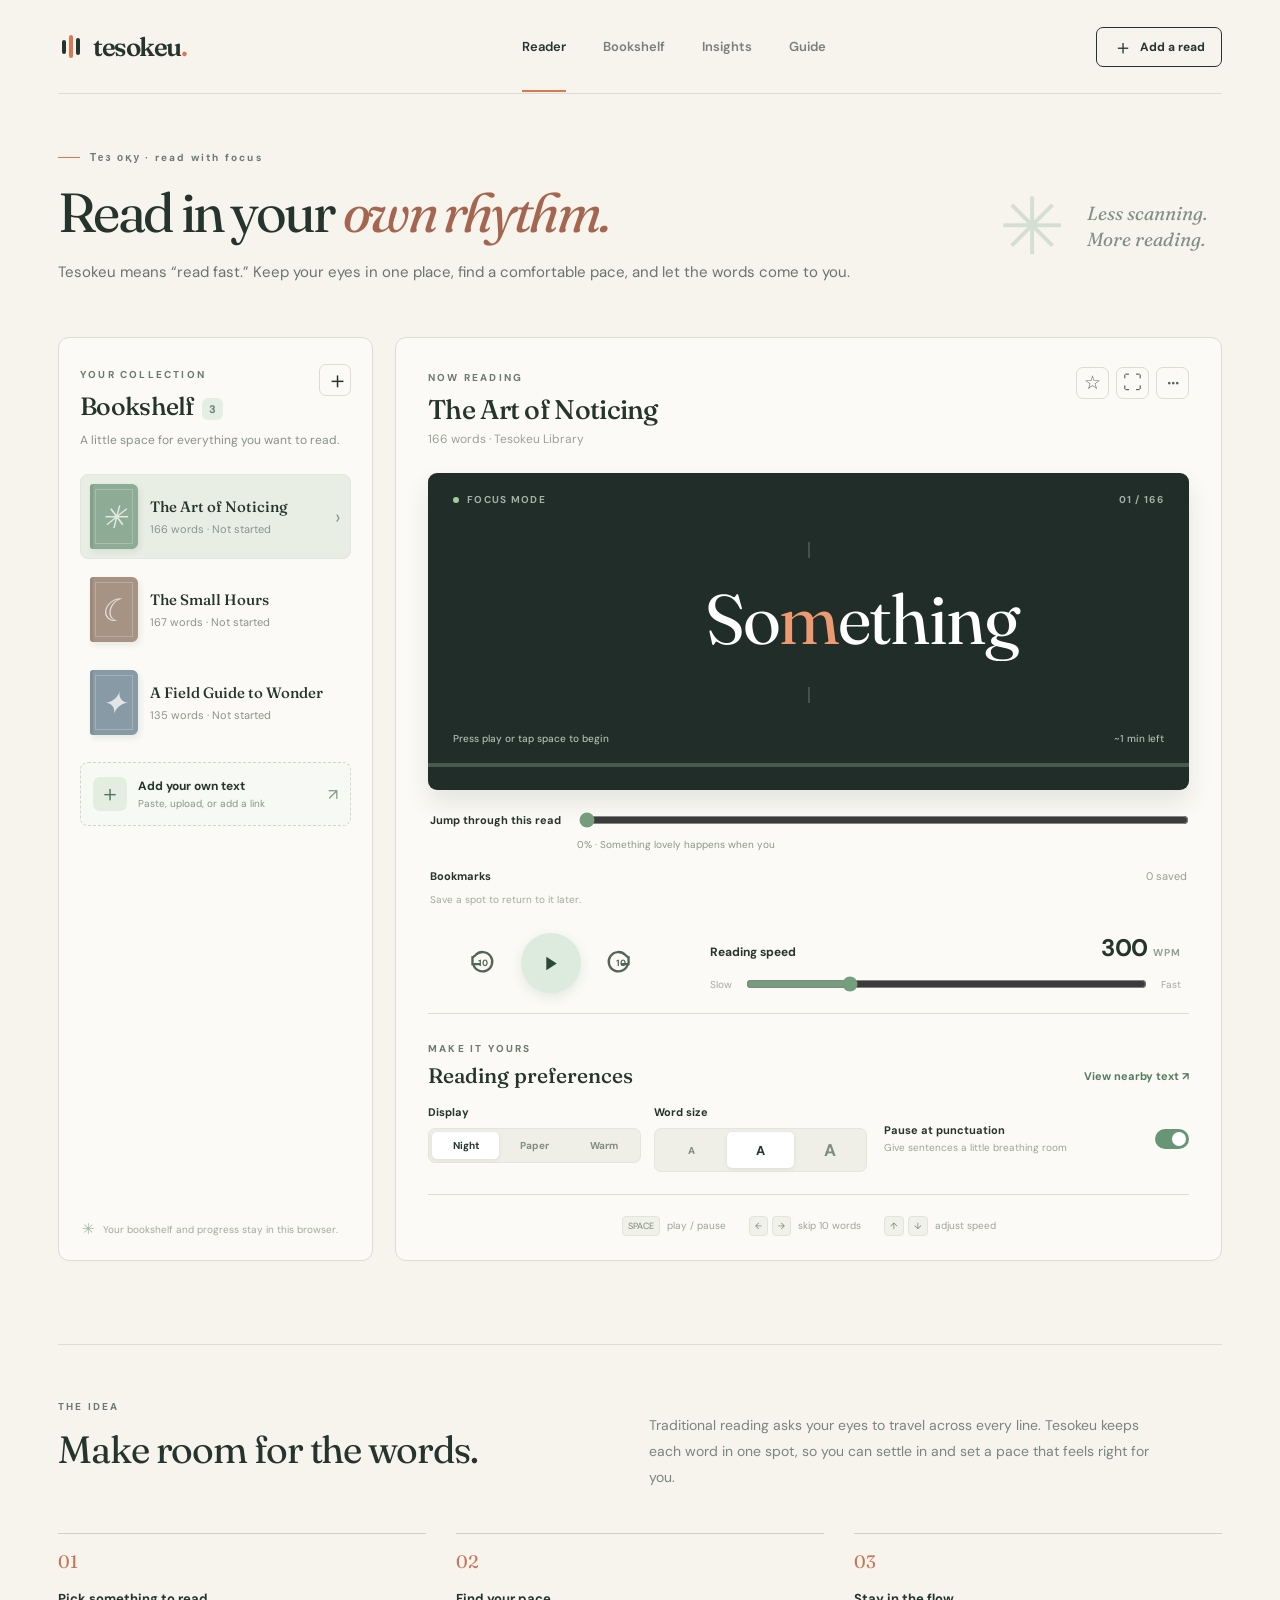
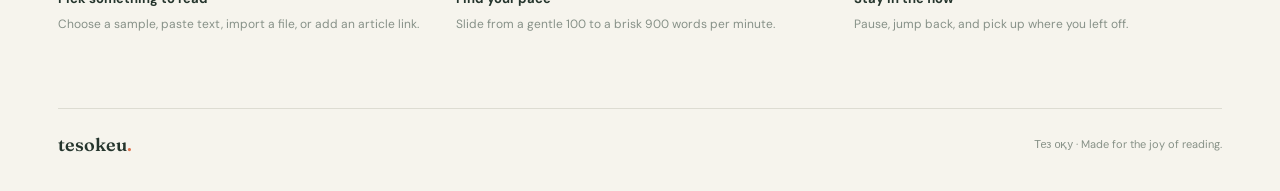
==== index.html @ 46a8098e "Build Tesokeu reading app" ====
<!doctype html>
<html lang="en">
  <head>
    <meta charset="UTF-8" />
    <meta name="viewport" content="width=device-width, initial-scale=1.0" />
    <meta name="theme-color" content="#f6f4ed" />
    <meta name="description" content="A calm, focused way to read one word at a time." />
    <title>Tesokeu — Read at your pace</title>
    <link rel="preconnect" href="https://fonts.googleapis.com" />
    <link rel="preconnect" href="https://fonts.gstatic.com" crossorigin />
    <link href="https://fonts.googleapis.com/css2?family=DM+Sans:wght@400;500;600;700&family=Fraunces:opsz,wght,SOFT,WONK@9..144,400,20,1;9..144,500,20,1;9..144,600,20,1&display=swap" rel="stylesheet" />
    <link rel="stylesheet" href="./styles.css" />
  </head>
  <body>
    <div class="app-shell">
      <header class="site-header">
        <a class="brand" href="./index.html" aria-label="Tesokeu home"><span class="brand-mark"><span></span><span></span><span></span></span><span>tesokeu<span class="brand-dot">.</span></span></a>
        <nav class="top-nav" aria-label="Main navigation">
          <a class="nav-link active" href="./index.html">Reader</a>
          <a class="nav-link" href="./library.html">Bookshelf</a>
          <a class="nav-link" href="./insights.html">Insights</a>
          <a class="nav-link" href="./guide.html">Guide</a>
        </nav>
        <button id="header-add" class="header-add"><span class="plus">＋</span> Add a read</button>
      </header>

      <main id="top">
        <section class="intro" aria-labelledby="page-title">
          <div class="intro-copy">
            <div class="eyebrow"><span class="eyebrow-line"></span> Тез оқу · read with focus</div>
            <h1 id="page-title">Read in your <em>own rhythm.</em></h1>
            <p>Tesokeu means “read fast.” Keep your eyes in one place, find a comfortable pace, and let the words come to you.</p>
          </div>
          <div class="intro-aside" aria-hidden="true"><span class="asterisk">✳</span><span>Less scanning.<br />More reading.</span></div>
        </section>

        <div class="workspace">
          <aside class="bookshelf" id="library" aria-labelledby="library-title">
            <div class="section-heading"><div><span class="section-kicker">YOUR COLLECTION</span><h2 id="library-title">Bookshelf <span id="book-count" class="count">3</span></h2></div><button id="shelf-add" class="icon-button" aria-label="Add a read" title="Add a read">＋</button></div>
            <div class="shelf-subtitle">A little space for everything you want to read.</div>
            <div id="book-list" class="book-list"></div>
            <button id="empty-add" class="shelf-add"><span class="shelf-add-icon">＋</span><span><strong>Add your own text</strong><small>Paste, upload, or add a link</small></span><span class="shelf-arrow">↗</span></button>
            <div class="shelf-footer"><span class="tiny-sparkle">✳</span> Your bookshelf and progress stay in this browser.</div>
          </aside>

          <section class="reader-section" id="reader" aria-labelledby="reader-title">
            <div class="reader-heading"><div><span class="section-kicker">NOW READING</span><h2 id="reader-title">The Art of Noticing</h2><p id="reader-author">A short read · Tesokeu Library</p></div><div class="reader-heading-actions"><button id="bookmark-add" class="more-button" type="button" aria-label="Bookmark current word" title="Bookmark current word">☆</button><button id="fullscreen-toggle" class="more-button" type="button" aria-label="Enter focus view" title="Enter focus view">⛶</button><button id="reader-menu" class="more-button" aria-label="More reading options" title="Reading options">···</button></div><div id="reader-options" class="options-menu" hidden><button id="restart-option">Start from beginning</button><button id="delete-option">Remove from bookshelf</button></div></div>

            <div class="reader-card" id="reader-card">
              <div class="reader-card-top"><span><span class="live-dot"></span> FOCUS MODE</span><span id="reader-position">01 / 217</span></div>
              <div class="word-stage" aria-live="off"><div class="guide top"></div><div id="display-word" class="display-word"><span class="word-before">Some</span><span class="focus-letter">t</span><span class="word-after">hing</span></div><div class="guide bottom"></div></div>
              <div class="reader-card-bottom"><span id="stage-hint">Press play or tap space to begin</span><span id="reading-time">~1 min left</span></div>
              <div class="progress-track" aria-label="Reading progress"><div id="progress-fill" class="progress-fill"></div></div>
            </div>

            <div class="read-navigation"><label for="position-slider">Jump through this read</label><input id="position-slider" type="range" min="0" max="0" value="0" aria-label="Reading position" /><span id="position-preview">Start</span></div>
            <div class="bookmark-panel"><div class="bookmark-heading"><strong>Bookmarks</strong><span id="bookmark-count">0 saved</span></div><div id="bookmark-list" class="bookmark-list"></div></div>

            <div class="control-panel">
              <div class="playback-controls"><button id="back-button" class="transport-button" aria-label="Back 10 words" title="Back 10 words"><svg viewBox="0 0 24 24" fill="none" stroke="currentColor" stroke-width="1.8"><path d="M5 8v6h6"/><path d="M5.5 13.7a7.5 7.5 0 1 0 1.9-6.7L5 9"/></svg><span>10</span></button><button id="play-button" class="play-button" aria-label="Play"><svg id="play-icon" viewBox="0 0 24 24" fill="currentColor"><path d="M8 5.5v13l10-6.5z"/></svg></button><button id="forward-button" class="transport-button" aria-label="Forward 10 words" title="Forward 10 words"><svg viewBox="0 0 24 24" fill="none" stroke="currentColor" stroke-width="1.8"><path d="M19 8v6h-6"/><path d="M18.5 13.7a7.5 7.5 0 1 1-1.9-6.7L19 9"/></svg><span>10</span></button></div>
              <div class="speed-control"><div class="speed-top"><label for="speed-slider">Reading speed</label><strong><span id="speed-value">300</span> <small>WPM</small></strong></div><div class="slider-row"><span>Slow</span><input id="speed-slider" type="range" min="100" max="900" step="25" value="300" /><span>Fast</span></div></div>
            </div>
            <div class="reader-advanced">
              <div class="advanced-header"><div><span class="section-kicker">MAKE IT YOURS</span><h3>Reading preferences</h3></div><button id="context-toggle" class="text-button" type="button">View nearby text ↗</button></div>
              <div class="preference-grid">
                <div class="preference"><span>Display</span><div class="segmented" id="theme-buttons"><button type="button" data-theme="dark">Night</button><button type="button" data-theme="light">Paper</button><button type="button" data-theme="sepia">Warm</button></div></div>
                <div class="preference"><span>Word size</span><div class="segmented" id="size-buttons"><button type="button" data-size="small">A</button><button type="button" data-size="medium">A</button><button type="button" data-size="large">A</button></div></div>
                <label class="preference toggle-preference"><span>Pause at punctuation <small>Give sentences a little breathing room</small></span><input id="punctuation-toggle" type="checkbox" checked /><span class="switch"></span></label>
              </div>
              <div id="context-panel" class="context-panel" hidden><div class="context-head"><strong>Nearby text</strong><span>Click a word to jump there</span></div><div id="context-text" class="context-text"></div></div>
            </div>
            <div class="reader-tips"><span><kbd>SPACE</kbd> play / pause</span><span><kbd>←</kbd><kbd>→</kbd> skip 10 words</span><span><kbd>↑</kbd><kbd>↓</kbd> adjust speed</span></div>
          </section>
        </div>

        <section class="how" id="how-it-works"><div class="how-heading"><span class="section-kicker">THE IDEA</span><h2>Make room for the words.</h2></div><p>Traditional reading asks your eyes to travel across every line. Tesokeu keeps each word in one spot, so you can settle in and set a pace that feels right for you.</p><div class="how-steps"><div><span>01</span><strong>Pick something to read</strong><p>Choose a sample, paste text, import a file, or add an article link.</p></div><div><span>02</span><strong>Find your pace</strong><p>Slide from a gentle 100 to a brisk 900 words per minute.</p></div><div><span>03</span><strong>Stay in the flow</strong><p>Pause, jump back, and pick up where you left off.</p></div></div></section>
      </main>
      <footer class="site-footer"><span>tesokeu<span class="brand-dot">.</span></span><span>Тез оқу · Made for the joy of reading.</span></footer>
    </div>

    <dialog id="add-dialog" class="add-dialog"><form id="add-form" method="dialog">
  <div class="dialog-header"><div><span class="section-kicker">GROW YOUR SHELF</span><h2>Add something to read</h2></div><button type="button" id="close-dialog" class="dialog-close" aria-label="Close">×</button></div>
  <div class="dialog-tabs"><button type="button" class="dialog-tab active" data-tab="upload">PDF / EPUB</button><button type="button" class="dialog-tab" data-tab="link">Article link</button><button type="button" class="dialog-tab" data-tab="paste">Paste text</button></div>
  <div id="paste-fields" hidden><label for="text-title">Title</label><input id="text-title" type="text" placeholder="Give this read a name" maxlength="100"><label for="text-author">Author <span>(optional)</span></label><input id="text-author" type="text" placeholder="Who wrote it?" maxlength="100"><label for="text-content">Text</label><textarea id="text-content" placeholder="Paste your article, story, or notes here..." rows="8"></textarea></div>
  <div id="upload-fields"><label class="drop-zone" for="file-input"><span class="upload-icon">↥</span><strong>Choose a file</strong><span>PDF, EPUB, or TXT · up to 12 MB</span><input id="file-input" type="file" accept=".pdf,.epub,.txt,application/pdf,application/epub+zip,text/plain"></label><div id="selected-file" class="selected-file"></div><p class="import-help">Text-based PDFs work best. Scanned pages need OCR first.</p></div>
  <div id="link-fields" hidden><label for="article-url">Article URL</label><input id="article-url" type="url" placeholder="https://example.com/article" inputmode="url"><p class="import-help">Paste a public article link. Tesokeu extracts the readable text and saves it to your bookshelf.</p></div>
  <p id="form-error" class="form-error" role="alert"></p><button type="submit" class="submit-button">Add to bookshelf <span>↗</span></button>
</form></dialog>
    <script src="./data.js"></script>
    <script src="./import.js"></script>
    <script src="./app.js"></script>
  </body>
</html>
---- styles.css ----
:root{--paper:#f6f4ed;--ink:#25352d;--muted:#7c857d;--line:#dddcd2;--accent:#df7652;--dark:#202d28;--mint:#dbe7d5}*{box-sizing:border-box}html{scroll-behavior:smooth}body{margin:0;background:var(--paper);color:var(--ink);font-family:'DM Sans',sans-serif;font-size:14px}button,input,textarea{font:inherit}button{cursor:pointer}a{color:inherit;text-decoration:none}.app-shell{max-width:1440px;margin:auto;padding:0 58px}.site-header{height:94px;border-bottom:1px solid var(--line);display:flex;align-items:center;justify-content:space-between}.brand{font-family:'Fraunces',serif;font-size:26px;font-weight:600;letter-spacing:-1.5px;display:flex;align-items:center;gap:10px}.brand-dot{color:var(--accent)}.brand-mark{height:23px;width:25px;display:flex;align-items:center;justify-content:center;gap:3px}.brand-mark span{height:14px;width:4px;background:var(--ink);border-radius:3px}.brand-mark span:nth-child(2){height:23px;background:var(--accent)}.brand-mark span:nth-child(3){height:17px}.top-nav{display:flex;gap:37px;margin-left:65px}.nav-link{color:#788078;font-size:13px;font-weight:600;padding:37px 0 35px;border-bottom:2px solid transparent}.nav-link.active,.nav-link:hover{color:var(--ink);border-bottom-color:var(--accent)}.header-add{border:1px solid var(--ink);background:transparent;color:var(--ink);border-radius:7px;padding:11px 16px;font-weight:700;font-size:12px;display:flex;align-items:center;gap:7px}.header-add:hover,.icon-button:hover{background:var(--ink);color:white}.plus{font-size:20px;line-height:12px;font-weight:400}.intro{display:flex;justify-content:space-between;align-items:center;padding:57px 0 52px}.eyebrow,.section-kicker{font-size:10px;letter-spacing:2.2px;font-weight:700;color:#6b796f}.eyebrow{display:flex;align-items:center;gap:10px}.eyebrow-line{width:22px;height:1px;background:var(--accent)}h1,h2,p{margin:0}.intro h1{font-family:'Fraunces',serif;font-weight:400;font-size:clamp(42px,4.3vw,64px);line-height:1.1;letter-spacing:-2.7px;margin:18px 0 17px}.intro h1 em{font-weight:400;color:#a46650}.intro p{font-size:15px;color:#69756b;line-height:1.7}.intro-aside{display:flex;align-items:center;gap:22px;margin:17px 15px 0 20px;color:#809087;font-family:'Fraunces',serif;font-size:19px;font-style:italic;line-height:1.35}.asterisk{font-family:sans-serif;font-size:79px;font-style:normal;font-weight:200;color:#d5ded2;line-height:1}.workspace{display:grid;grid-template-columns:minmax(255px,315px) minmax(0,1fr);gap:22px;align-items:stretch}.bookshelf,.reader-section{border:1px solid var(--line);border-radius:11px;background:#fbfaf6}.bookshelf{padding:26px 21px 21px;display:flex;flex-direction:column;min-height:675px}.section-heading,.reader-heading{display:flex;justify-content:space-between;align-items:flex-start}.section-heading h2,.reader-heading h2{font-family:'Fraunces',serif;font-size:25px;font-weight:500;letter-spacing:-.7px;margin-top:9px}.count{font-family:'DM Sans',sans-serif;font-size:11px;font-weight:700;color:#668170;background:#e5eee2;padding:4px 7px;border-radius:6px;vertical-align:middle;margin-left:4px;letter-spacing:0}.icon-button{width:32px;height:32px;border:1px solid var(--line);background:transparent;border-radius:7px;color:var(--ink);font-size:23px;line-height:1}.shelf-subtitle{font-size:12px;color:#89918a;margin:10px 0 25px;line-height:1.5}.book-list{display:flex;flex-direction:column;gap:8px}.book-item{width:100%;background:transparent;border:1px solid transparent;border-radius:8px;text-align:left;padding:9px;display:flex;align-items:center;gap:12px;min-height:85px;color:var(--ink)}.book-item:hover{background:#f3f4ed}.book-item.active{background:#e9eee5;border-color:#dfe8db}.book-cover{width:48px;height:65px;flex:none;border-radius:3px 6px 6px 3px;box-shadow:2px 3px 6px #25352d17,inset 3px 0 0 #00000012;display:flex;align-items:center;justify-content:center;overflow:hidden;position:relative}.book-cover:after{content:'';position:absolute;inset:5px;border:1px solid #ffffff39}.book-cover span{color:#ffffffbd;font-family:'Fraunces',serif;font-size:31px;font-style:italic;position:relative;z-index:1}.book-meta{min-width:0;flex:1}.book-meta strong{display:block;font-family:'Fraunces',serif;font-size:15px;font-weight:500;line-height:1.2;white-space:nowrap;overflow:hidden;text-overflow:ellipsis}.book-meta small{display:block;color:#8b938b;font-size:11px;margin-top:6px;white-space:nowrap;overflow:hidden;text-overflow:ellipsis}.book-progress{width:100%;height:3px;background:#d9dfd6;margin-top:10px;border-radius:3px;overflow:hidden}.book-progress span{height:100%;display:block;background:#7eaa8b}.book-chevron{font-size:20px;color:#889c8a;margin-left:2px}.shelf-add{display:flex;align-items:center;gap:11px;width:100%;border:1px dashed #cdd8cb;background:#f7f9f4;border-radius:8px;padding:14px 12px;text-align:left;color:var(--ink);margin-top:17px}.shelf-add:hover{border-color:#88a48d;background:#eff5ec}.shelf-add-icon{width:34px;height:34px;border-radius:7px;background:#e4eee0;display:grid;place-items:center;font-size:22px;color:#557560}.shelf-add strong,.shelf-add small{display:block}.shelf-add strong{font-size:12px}.shelf-add small{color:#8a948a;font-size:10px;margin-top:3px}.shelf-arrow{margin-left:auto;font-size:16px;color:#819482}.shelf-footer{font-size:10px;color:#a1a9a0;margin-top:auto;padding:30px 2px 0;display:flex;align-items:center;gap:8px}.tiny-sparkle{font-size:15px;color:#a1b7a4}.reader-section{padding:29px 32px 24px;min-width:0;position:relative}.reader-heading{margin-bottom:26px}.reader-heading h2{font-size:27px;margin-top:8px}.reader-heading p{font-size:12px;color:#9aa199;margin-top:5px}.more-button{background:transparent;border:1px solid var(--line);border-radius:7px;width:33px;height:32px;font-size:23px;line-height:12px;color:#59645b}.more-button:hover{background:#f0f0e9}.options-menu{position:absolute;right:32px;top:62px;z-index:5;background:white;box-shadow:0 12px 35px #1f352421;border:1px solid var(--line);border-radius:8px;padding:5px;min-width:200px}.options-menu[hidden]{display:none}.options-menu button{display:block;width:100%;border:0;background:none;text-align:left;padding:10px 11px;color:var(--ink);font-size:12px;border-radius:5px}.options-menu button:hover{background:#f3f5ef}.options-menu #delete-option{color:#a05247}.reader-card{background:var(--dark);color:#fff;border-radius:9px;padding:20px 25px 0;min-height:317px;box-shadow:0 13px 24px #23322b1a;overflow:hidden}.reader-card-top,.reader-card-bottom{display:flex;justify-content:space-between;align-items:center;font-size:10px;letter-spacing:1.3px;color:#a2b1a8;font-weight:700}.reader-card-top>span:first-child{display:flex;gap:8px;align-items:center}.live-dot{display:inline-block;width:6px;height:6px;background:#a7ca9b;border-radius:50%}.word-stage{height:226px;display:flex;align-items:center;justify-content:center;position:relative;overflow:hidden}.display-word{font-family:'Fraunces',serif;font-size:clamp(40px,6vw,70px);font-weight:400;white-space:nowrap;letter-spacing:-1.7px;display:flex;align-items:baseline;max-width:100%;line-height:1.2}.word-before{width:220px;text-align:right;overflow:hidden}.focus-letter{color:#ed9a72;flex:none}.word-after{width:220px;text-align:left;overflow:hidden}.guide{position:absolute;left:50%;height:16px;width:1px;background:#8eaa96;opacity:.62;transform:translateX(-50%)}.guide.top{top:36px}.guide.bottom{bottom:29px}.reader-card-bottom{font-weight:500;letter-spacing:0;color:#b0bdb3;padding:0 0 18px}.progress-track{height:4px;background:#48594d;margin:0 -25px}.progress-fill{width:0;height:100%;background:#d78466;transition:width .12s linear}.control-panel{display:grid;grid-template-columns:245px 1fr;align-items:center;gap:25px;padding:26px 0 19px;border-bottom:1px solid var(--line)}.playback-controls{display:flex;align-items:center;justify-content:center;gap:20px}.transport-button{position:relative;border:0;background:none;color:#536559;width:38px;height:39px;padding:0}.transport-button svg{width:31px;height:31px}.transport-button span{position:absolute;font-size:9px;left:15px;top:13px;font-weight:700}.transport-button:hover{color:var(--accent)}.play-button{border:0;width:60px;height:60px;border-radius:50%;display:grid;place-items:center;background:#dcebdd;color:#294a36;box-shadow:0 4px 12px #3b774921}.play-button:hover{background:#c9e0cc}.play-button svg{width:25px;height:25px}.speed-control{padding:0 8px 0 12px}.speed-top{display:flex;justify-content:space-between;align-items:baseline;margin-bottom:11px}.speed-top label{font-size:12px;font-weight:700}.speed-top strong{font-size:24px;font-weight:700;letter-spacing:-.5px}.speed-top small{font-size:10px;color:#91a092;letter-spacing:1px}.slider-row{display:flex;align-items:center;gap:12px}.slider-row>span{font-size:10px;color:#a3aaa2}.slider-row input{flex:1;min-width:0;accent-color:#739f7d;cursor:pointer}.reader-tips{display:flex;gap:23px;align-items:center;justify-content:center;padding-top:21px;color:#9ca59c;font-size:10px}.reader-tips span{white-space:nowrap}kbd{display:inline-block;background:#f0f1e9;border:1px solid #e1e5d9;border-radius:4px;padding:3px 5px;font-family:inherit;font-size:9px;color:#768879;margin-right:4px}.how{display:grid;grid-template-columns:1fr 1.1fr;gap:30px 70px;border-top:1px solid var(--line);margin-top:83px;padding:51px 0 74px}.how h2{font-family:'Fraunces',serif;font-size:38px;font-weight:400;letter-spacing:-1.1px;margin-top:12px}.how>p{color:#79867c;font-size:14px;line-height:1.85;max-width:510px;padding-top:17px}.how-steps{grid-column:1/-1;display:grid;grid-template-columns:repeat(3,1fr);gap:30px;margin-top:12px}.how-steps>div{border-top:1px solid #cbd2c8;padding-top:16px}.how-steps span{font-family:'Fraunces',serif;color:#c67557;font-size:18px}.how-steps strong{display:block;font-size:13px;margin-top:17px}.how-steps p{color:#879188;font-size:12px;line-height:1.6;margin-top:8px}.site-footer{border-top:1px solid var(--line);padding:24px 0 35px;display:flex;justify-content:space-between;align-items:center;color:#879187;font-size:11px}.site-footer>span:first-child{font-family:'Fraunces',serif;font-size:18px;color:var(--ink);font-weight:600}.add-dialog{border:1px solid #e2e3d9;border-radius:12px;padding:0;width:min(520px,calc(100vw - 30px));max-height:min(90vh,850px);background:#fbfaf6;color:var(--ink);box-shadow:0 25px 80px #1a2a1c4d}.add-dialog::backdrop{background:#17251db5;backdrop-filter:blur(3px)}.add-dialog form{padding:27px 29px 29px;overflow:auto;max-height:90vh}.dialog-header{display:flex;align-items:flex-start;justify-content:space-between}.dialog-header h2{font-family:'Fraunces',serif;font-size:29px;font-weight:500;margin:9px 0 22px}.dialog-close{border:0;background:none;font-size:27px;color:#8c968d;line-height:1}.dialog-tabs{display:flex;border-bottom:1px solid var(--line);gap:25px;margin-bottom:22px}.dialog-tab{background:none;border:0;border-bottom:2px solid transparent;padding:0 0 12px;font-weight:700;font-size:12px;color:#95a095}.dialog-tab.active{color:var(--ink);border-color:var(--accent)}.add-dialog label:not(.drop-zone){display:block;font-size:11px;font-weight:700;margin:15px 0 7px}.add-dialog label span{font-weight:400;color:#9ba59b}.add-dialog input[type=text],.add-dialog textarea{border:1px solid #d7dbd2;background:white;border-radius:6px;width:100%;padding:11px 12px;color:var(--ink);outline:0;font-size:13px}.add-dialog input:focus,.add-dialog textarea:focus{border-color:#88aa8f;box-shadow:0 0 0 3px #dcebdd}.add-dialog textarea{resize:vertical;min-height:150px;line-height:1.6}.drop-zone{border:1px dashed #acbcad;border-radius:8px;min-height:185px;display:flex;flex-direction:column;align-items:center;justify-content:center;gap:7px;color:#7c8e7d;cursor:pointer;background:#f4f7f0}.drop-zone:hover{background:#edf4e9}.drop-zone strong{color:var(--ink);font-size:13px}.drop-zone span{font-size:11px}.upload-icon{font-size:35px!important;color:#7b9e7f!important}.drop-zone input{position:absolute;opacity:0;width:1px;height:1px}.selected-file{font-size:12px;color:#526c57;margin-top:10px}.form-error{color:#b55747;font-size:11px;min-height:17px;margin:10px 0}.submit-button{width:100%;background:var(--ink);border:0;border-radius:6px;color:white;padding:13px 15px;text-align:left;display:flex;justify-content:space-between;font-weight:700;font-size:12px}.submit-button:hover{background:#395543}.submit-button span{font-size:16px}@media(max-width:1050px){.app-shell{padding:0 30px}.intro-aside{display:none}.workspace{grid-template-columns:270px minmax(0,1fr)}.reader-section{padding:25px}.control-panel{grid-template-columns:190px 1fr;gap:10px}.reader-tips{gap:10px;flex-wrap:wrap}.book-meta strong{font-size:14px}}@media(max-width:760px){.app-shell{padding:0 18px}.site-header{height:72px}.top-nav{display:none}.header-add{padding:9px 11px}.intro{padding:43px 0 35px}.intro h1{font-size:43px;letter-spacing:-1.7px}.intro p{font-size:13px}.workspace{grid-template-columns:1fr}.reader-section{grid-row:1}.bookshelf{min-height:0}.shelf-footer{padding-top:25px}.how{margin-top:55px;grid-template-columns:1fr;gap:15px;padding:40px 0 55px}.how>p{padding:0}.how-steps{grid-template-columns:1fr;gap:20px;margin-top:15px}.how-steps strong{margin-top:8px}.site-footer{padding-bottom:24px}}@media(max-width:520px){.brand{font-size:22px}.reader-section{padding:20px 17px}.reader-heading h2{font-size:23px}.reader-card{min-height:272px;padding:17px 18px 0}.word-stage{height:190px}.display-word{font-size:43px}.word-before,.word-after{width:145px}.progress-track{margin:0 -18px}.guide.top{top:27px}.guide.bottom{bottom:20px}.control-panel{grid-template-columns:1fr;gap:14px;padding-top:20px}.playback-controls{gap:25px}.speed-control{padding:0 8px}.reader-tips{gap:7px 12px;padding-top:16px}.reader-tips span{font-size:9px}.intro h1{font-size:38px}.intro p{max-width:310px}}

button:focus-visible,a:focus-visible,input:focus-visible,textarea:focus-visible{outline:3px solid #dd9a72;outline-offset:3px}

/* Expanded reader controls */
.reader-advanced{padding:24px 0 0;border-bottom:1px solid var(--line)}
.advanced-header{display:flex;align-items:end;justify-content:space-between;gap:12px;margin-bottom:17px}
.advanced-header h3{font-family:'Fraunces',serif;font-size:21px;font-weight:500;margin:6px 0 0}
.text-button{border:0;background:none;padding:5px 0;color:#547b5e;font-size:11px;font-weight:700}
.text-button:hover{text-decoration:underline}
.preference-grid{display:grid;grid-template-columns:1fr 1fr 1.45fr;gap:13px;padding-bottom:22px}
.preference{display:flex;flex-direction:column;gap:9px;font-size:11px;font-weight:700;min-width:0}
.preference small{display:block;font-size:10px;font-weight:400;color:#9aa49a;margin-top:4px;line-height:1.3}
.segmented{display:flex;background:#efefe8;border:1px solid #e4e6dc;border-radius:7px;padding:3px;gap:2px}
.segmented button{border:0;background:transparent;border-radius:5px;padding:7px 8px;flex:1;color:#7f8d80;font-size:10px;font-weight:700;min-width:0}
.segmented button.selected{background:#fff;color:var(--ink);box-shadow:0 1px 4px #14261a16}
#size-buttons button:nth-child(1){font-size:10px}#size-buttons button:nth-child(2){font-size:13px}#size-buttons button:nth-child(3){font-size:17px}
.toggle-preference{flex-direction:row;align-items:center;justify-content:space-between;gap:10px;padding-left:4px}.toggle-preference input{position:absolute;opacity:0;width:1px;height:1px}.switch{flex:none;width:34px;height:20px;background:#cbd1c7;border-radius:20px;position:relative;transition:background .2s}.switch:after{content:'';position:absolute;width:14px;height:14px;border-radius:50%;background:#fff;top:3px;left:3px;transition:transform .2s}.toggle-preference input:checked+.switch{background:#689675}.toggle-preference input:checked+.switch:after{transform:translateX(14px)}.toggle-preference input:focus-visible+.switch{outline:3px solid #dd9a72;outline-offset:3px}
.context-panel{border-top:1px solid var(--line);padding:20px 2px 23px}.context-panel[hidden]{display:none}.context-head{display:flex;justify-content:space-between;gap:10px;align-items:center;margin-bottom:12px}.context-head strong{font-family:'Fraunces',serif;font-size:16px;font-weight:500}.context-head span{font-size:10px;color:#9da79c}.context-text{max-height:170px;overflow:auto;line-height:1.95}.context-word{border:0;background:none;padding:2px 1px;color:#6c786e;font-size:12px;line-height:1.8}.context-word:hover{color:var(--ink);text-decoration:underline}.context-word.current{background:#dce9d7;border-radius:3px;color:#284132}.context-ellipsis{color:#9da79c}
.reader-card.theme-light{background:#eeeee8;color:#26352d}.reader-card.theme-sepia{background:#e7d7b9;color:#44372b}.reader-card.theme-light .reader-card-top,.reader-card.theme-light .reader-card-bottom{color:#738176}.reader-card.theme-sepia .reader-card-top,.reader-card.theme-sepia .reader-card-bottom{color:#806f59}.reader-card.theme-light .progress-track{background:#d0d9cd}.reader-card.theme-sepia .progress-track{background:#c5b28f}.reader-card.theme-light .guide,.reader-card.theme-sepia .guide{background:#718c70}.reader-card.theme-light .focus-letter{color:#bb664d}.reader-card.theme-sepia .focus-letter{color:#a7523c}.reader-card.size-small .display-word{font-size:clamp(34px,4.5vw,53px)}.reader-card.size-large .display-word{font-size:clamp(48px,7vw,82px)}
@media(max-width:1100px){.preference-grid{grid-template-columns:1fr 1fr}.toggle-preference{grid-column:1/-1}}
@media(max-width:520px){.advanced-header{align-items:flex-start}.preference-grid{gap:12px}.segmented button{padding:6px 5px}.reader-card.size-small .display-word{font-size:33px}.reader-card.size-large .display-word{font-size:52px}}

@media(max-width:760px){.site-header{height:auto;min-height:72px;flex-wrap:wrap;padding-top:12px}.top-nav{display:flex;order:3;width:100%;margin-left:0;gap:18px;overflow-x:auto;justify-content:space-between}.nav-link{padding:13px 0 12px;white-space:nowrap;font-size:11px}.header-add{font-size:11px}}

.add-dialog input[type=url]{border:1px solid #d7dbd2;background:white;border-radius:6px;width:100%;padding:11px 12px;color:var(--ink);outline:0;font-size:13px}
.add-dialog input[type=url]:focus{border-color:#88aa8f;box-shadow:0 0 0 3px #dcebdd}
.import-help{font-size:11px;line-height:1.6;color:#8e9a8f;margin:12px 0 2px}
.submit-button:disabled{opacity:.58;cursor:wait}

.reader-heading-actions{display:flex;gap:7px}.reader-heading-actions .more-button{font-size:19px}.reader-heading-actions #reader-menu{font-size:23px}
.read-navigation{display:grid;grid-template-columns:auto 1fr;align-items:center;gap:8px 16px;padding:20px 2px 0}.read-navigation label{font-size:11px;font-weight:700}.read-navigation input{width:100%;accent-color:#759d7d;cursor:pointer}.read-navigation input:disabled{opacity:.4;cursor:default}.read-navigation span{grid-column:2;font-size:10px;color:#89978b;white-space:nowrap;overflow:hidden;text-overflow:ellipsis}
.bookmark-panel{padding:18px 2px 0}.bookmark-heading{display:flex;justify-content:space-between;align-items:center;font-size:11px}.bookmark-heading span{color:#96a095}.bookmark-list{display:flex;flex-direction:column;gap:5px;max-height:120px;overflow:auto;margin-top:10px}.bookmark-empty{font-size:10px;color:#a0aaa0}.bookmark-item{display:flex;align-items:center;gap:6px;background:#f0f3eb;border-radius:6px}.bookmark-item button{border:0;background:transparent;color:#4b6c54;font-size:11px;padding:8px;text-align:left}.bookmark-item button:first-child{flex:1;min-width:0;overflow:hidden;text-overflow:ellipsis;white-space:nowrap}.bookmark-item .bookmark-remove{font-size:18px;color:#a0695f;padding:2px 10px}
body.focus-open{overflow:hidden}.reader-section:fullscreen,.reader-section.focus-overlay{background:#fbfaf6;border:0;border-radius:0;width:100vw;height:100dvh;max-height:100dvh;padding:clamp(18px,3vw,42px) max(18px,calc((100vw - 900px)/2));display:flex;flex-direction:column;overflow:auto}.reader-section.focus-overlay{position:fixed;inset:0;z-index:1000}.reader-section:fullscreen .reader-heading,.reader-section.focus-overlay .reader-heading{margin-bottom:16px}.reader-section:fullscreen .reader-card,.reader-section.focus-overlay .reader-card{flex:1;min-height:220px;display:flex;flex-direction:column}.reader-section:fullscreen .word-stage,.reader-section.focus-overlay .word-stage{flex:1;min-height:140px}.reader-section:fullscreen .reader-advanced,.reader-section.focus-overlay .reader-advanced,.reader-section:fullscreen .bookmark-panel,.reader-section.focus-overlay .bookmark-panel,.reader-section:fullscreen .reader-tips,.reader-section.focus-overlay .reader-tips{display:none}.reader-section:fullscreen .control-panel,.reader-section.focus-overlay .control-panel{padding:15px 0}.reader-section:fullscreen .read-navigation,.reader-section.focus-overlay .read-navigation{padding-top:12px}
@media(max-width:520px){.read-navigation{grid-template-columns:1fr;gap:8px}.read-navigation span{grid-column:1}.reader-heading-actions{gap:4px}.reader-heading-actions .more-button{width:29px;height:29px}.reader-section:fullscreen .reader-heading h2,.reader-section.focus-overlay .reader-heading h2{font-size:18px}.reader-section:fullscreen .reader-heading p,.reader-section.focus-overlay .reader-heading p{font-size:10px}}
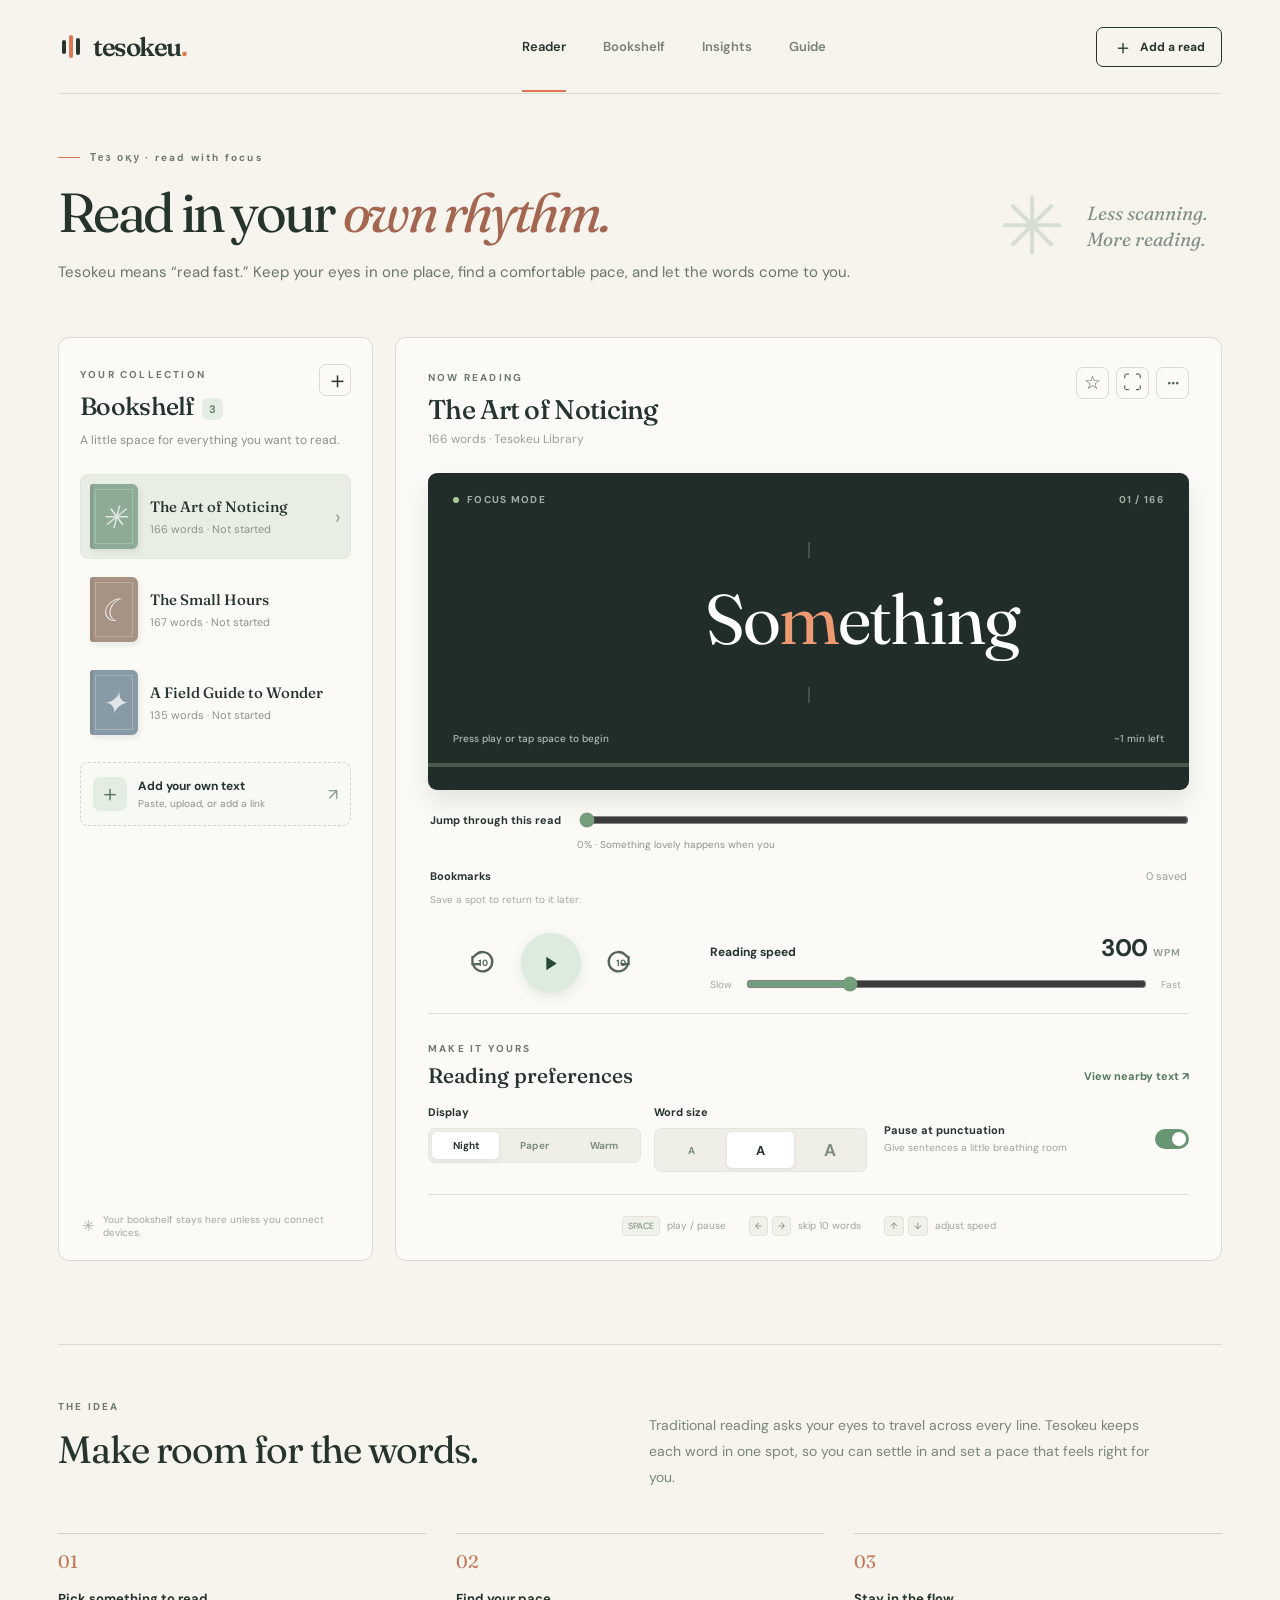
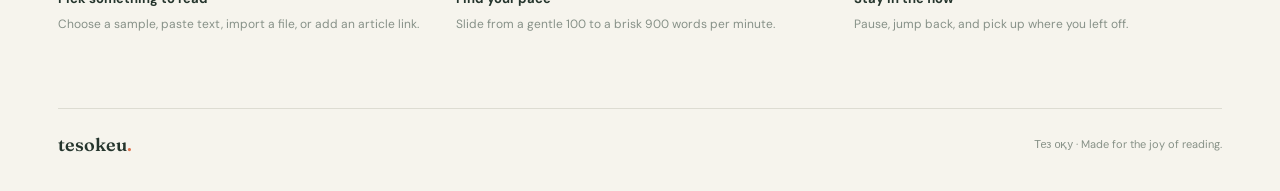
==== commit f51c6993: "Add pairing codes and ongoing device sync" ====
--- a/index.html
+++ b/index.html
@@ -40,7 +40,7 @@
             <div class="shelf-subtitle">A little space for everything you want to read.</div>
             <div id="book-list" class="book-list"></div>
             <button id="empty-add" class="shelf-add"><span class="shelf-add-icon">＋</span><span><strong>Add your own text</strong><small>Paste, upload, or add a link</small></span><span class="shelf-arrow">↗</span></button>
-            <div class="shelf-footer"><span class="tiny-sparkle">✳</span> Your bookshelf and progress stay in this browser.</div>
+            <div class="shelf-footer"><span class="tiny-sparkle">✳</span> Your bookshelf stays here unless you connect devices.</div>
           </aside>
 
           <section class="reader-section" id="reader" aria-labelledby="reader-title">
@@ -89,5 +89,6 @@
     <script src="./data.js"></script>
     <script src="./import.js"></script>
     <script src="./app.js"></script>
+    <script src="./sync.js"></script>
   </body>
 </html>
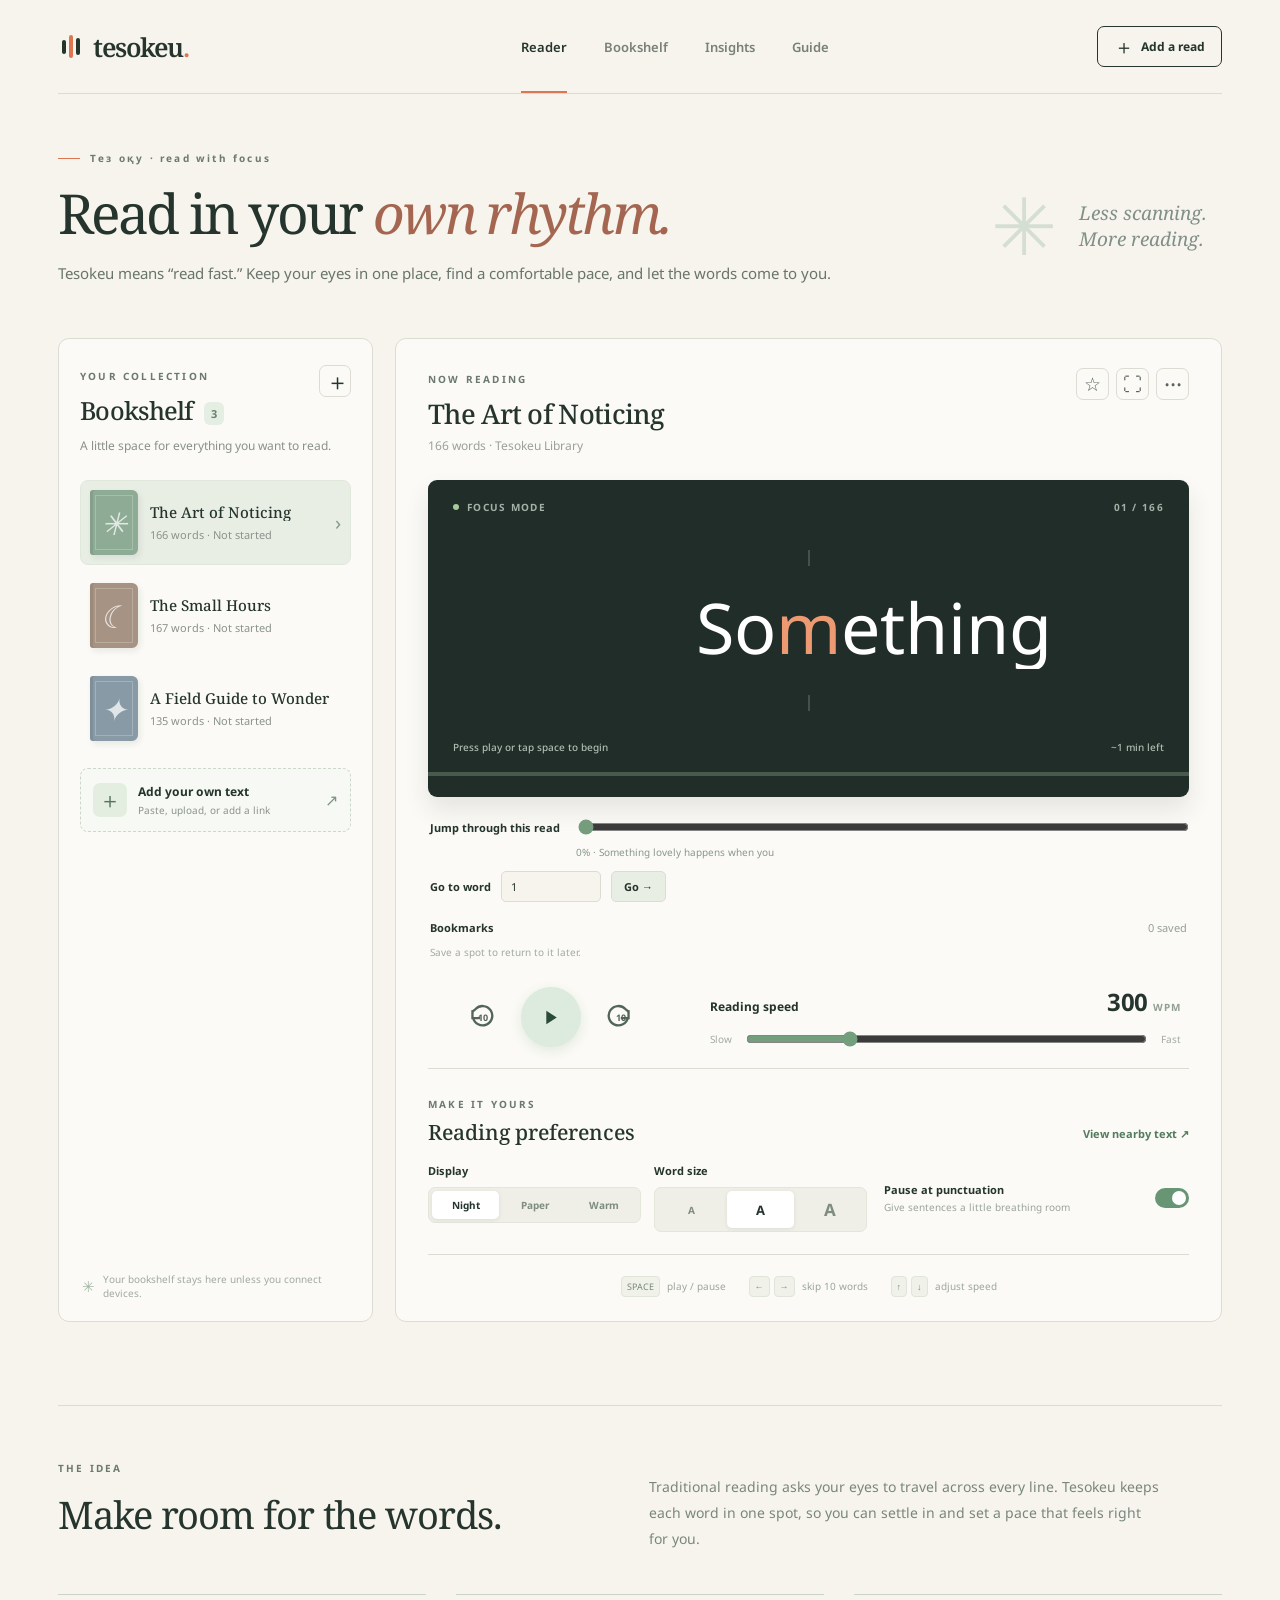
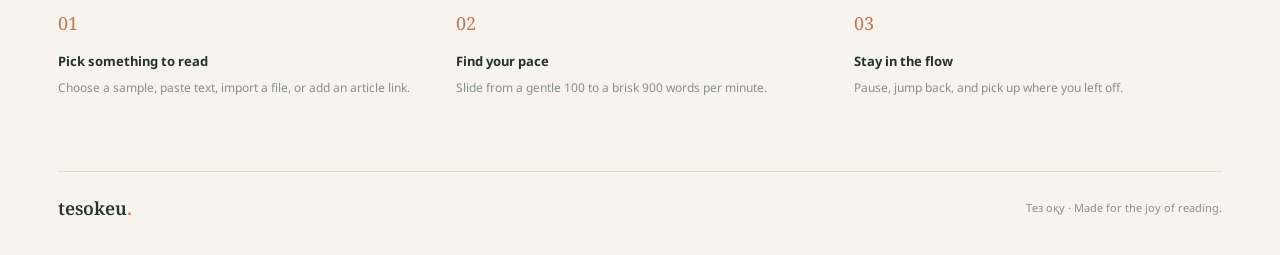
==== commit c0f611de: "Use Kazakh-compatible Noto fonts across the site" ====
--- a/index.html
+++ b/index.html
@@ -8,7 +8,7 @@
     <title>Tesokeu — Read at your pace</title>
     <link rel="preconnect" href="https://fonts.googleapis.com" />
     <link rel="preconnect" href="https://fonts.gstatic.com" crossorigin />
-    <link href="https://fonts.googleapis.com/css2?family=DM+Sans:wght@400;500;600;700&family=Fraunces:opsz,wght,SOFT,WONK@9..144,400,20,1;9..144,500,20,1;9..144,600,20,1&display=swap" rel="stylesheet" />
+    <link href="https://fonts.googleapis.com/css2?family=Noto+Sans:wght@400;500;600;700&family=Noto+Serif:ital,wght@0,400;0,500;0,600;1,400;1,500&display=swap" rel="stylesheet" />
     <link rel="stylesheet" href="./styles.css" />
   </head>
   <body>
@@ -16,7 +16,7 @@
       <header class="site-header">
         <a class="brand" href="./index.html" aria-label="Tesokeu home"><span class="brand-mark"><span></span><span></span><span></span></span><span>tesokeu<span class="brand-dot">.</span></span></a>
         <nav class="top-nav" aria-label="Main navigation">
-          <a class="nav-link active" href="./index.html">Reader</a>
+          <a class="nav-link active" href="./reader.html">Reader</a>
           <a class="nav-link" href="./library.html">Bookshelf</a>
           <a class="nav-link" href="./insights.html">Insights</a>
           <a class="nav-link" href="./guide.html">Guide</a>
@@ -54,6 +54,7 @@
             </div>
 
             <div class="read-navigation"><label for="position-slider">Jump through this read</label><input id="position-slider" type="range" min="0" max="0" value="0" aria-label="Reading position" /><span id="position-preview">Start</span></div>
+            <form id="word-jump" class="word-jump"><label for="word-number">Go to word</label><input id="word-number" type="number" inputmode="numeric" min="1" step="1" required aria-label="Word number" /><button id="jump-word" type="submit">Go <span aria-hidden="true">→</span></button></form>
             <div class="bookmark-panel"><div class="bookmark-heading"><strong>Bookmarks</strong><span id="bookmark-count">0 saved</span></div><div id="bookmark-list" class="bookmark-list"></div></div>
 
             <div class="control-panel">
--- a/styles.css
+++ b/styles.css
@@ -1,11 +1,11 @@
-:root{--paper:#f6f4ed;--ink:#25352d;--muted:#7c857d;--line:#dddcd2;--accent:#df7652;--dark:#202d28;--mint:#dbe7d5}*{box-sizing:border-box}html{scroll-behavior:smooth}body{margin:0;background:var(--paper);color:var(--ink);font-family:'DM Sans',sans-serif;font-size:14px}button,input,textarea{font:inherit}button{cursor:pointer}a{color:inherit;text-decoration:none}.app-shell{max-width:1440px;margin:auto;padding:0 58px}.site-header{height:94px;border-bottom:1px solid var(--line);display:flex;align-items:center;justify-content:space-between}.brand{font-family:'Fraunces',serif;font-size:26px;font-weight:600;letter-spacing:-1.5px;display:flex;align-items:center;gap:10px}.brand-dot{color:var(--accent)}.brand-mark{height:23px;width:25px;display:flex;align-items:center;justify-content:center;gap:3px}.brand-mark span{height:14px;width:4px;background:var(--ink);border-radius:3px}.brand-mark span:nth-child(2){height:23px;background:var(--accent)}.brand-mark span:nth-child(3){height:17px}.top-nav{display:flex;gap:37px;margin-left:65px}.nav-link{color:#788078;font-size:13px;font-weight:600;padding:37px 0 35px;border-bottom:2px solid transparent}.nav-link.active,.nav-link:hover{color:var(--ink);border-bottom-color:var(--accent)}.header-add{border:1px solid var(--ink);background:transparent;color:var(--ink);border-radius:7px;padding:11px 16px;font-weight:700;font-size:12px;display:flex;align-items:center;gap:7px}.header-add:hover,.icon-button:hover{background:var(--ink);color:white}.plus{font-size:20px;line-height:12px;font-weight:400}.intro{display:flex;justify-content:space-between;align-items:center;padding:57px 0 52px}.eyebrow,.section-kicker{font-size:10px;letter-spacing:2.2px;font-weight:700;color:#6b796f}.eyebrow{display:flex;align-items:center;gap:10px}.eyebrow-line{width:22px;height:1px;background:var(--accent)}h1,h2,p{margin:0}.intro h1{font-family:'Fraunces',serif;font-weight:400;font-size:clamp(42px,4.3vw,64px);line-height:1.1;letter-spacing:-2.7px;margin:18px 0 17px}.intro h1 em{font-weight:400;color:#a46650}.intro p{font-size:15px;color:#69756b;line-height:1.7}.intro-aside{display:flex;align-items:center;gap:22px;margin:17px 15px 0 20px;color:#809087;font-family:'Fraunces',serif;font-size:19px;font-style:italic;line-height:1.35}.asterisk{font-family:sans-serif;font-size:79px;font-style:normal;font-weight:200;color:#d5ded2;line-height:1}.workspace{display:grid;grid-template-columns:minmax(255px,315px) minmax(0,1fr);gap:22px;align-items:stretch}.bookshelf,.reader-section{border:1px solid var(--line);border-radius:11px;background:#fbfaf6}.bookshelf{padding:26px 21px 21px;display:flex;flex-direction:column;min-height:675px}.section-heading,.reader-heading{display:flex;justify-content:space-between;align-items:flex-start}.section-heading h2,.reader-heading h2{font-family:'Fraunces',serif;font-size:25px;font-weight:500;letter-spacing:-.7px;margin-top:9px}.count{font-family:'DM Sans',sans-serif;font-size:11px;font-weight:700;color:#668170;background:#e5eee2;padding:4px 7px;border-radius:6px;vertical-align:middle;margin-left:4px;letter-spacing:0}.icon-button{width:32px;height:32px;border:1px solid var(--line);background:transparent;border-radius:7px;color:var(--ink);font-size:23px;line-height:1}.shelf-subtitle{font-size:12px;color:#89918a;margin:10px 0 25px;line-height:1.5}.book-list{display:flex;flex-direction:column;gap:8px}.book-item{width:100%;background:transparent;border:1px solid transparent;border-radius:8px;text-align:left;padding:9px;display:flex;align-items:center;gap:12px;min-height:85px;color:var(--ink)}.book-item:hover{background:#f3f4ed}.book-item.active{background:#e9eee5;border-color:#dfe8db}.book-cover{width:48px;height:65px;flex:none;border-radius:3px 6px 6px 3px;box-shadow:2px 3px 6px #25352d17,inset 3px 0 0 #00000012;display:flex;align-items:center;justify-content:center;overflow:hidden;position:relative}.book-cover:after{content:'';position:absolute;inset:5px;border:1px solid #ffffff39}.book-cover span{color:#ffffffbd;font-family:'Fraunces',serif;font-size:31px;font-style:italic;position:relative;z-index:1}.book-meta{min-width:0;flex:1}.book-meta strong{display:block;font-family:'Fraunces',serif;font-size:15px;font-weight:500;line-height:1.2;white-space:nowrap;overflow:hidden;text-overflow:ellipsis}.book-meta small{display:block;color:#8b938b;font-size:11px;margin-top:6px;white-space:nowrap;overflow:hidden;text-overflow:ellipsis}.book-progress{width:100%;height:3px;background:#d9dfd6;margin-top:10px;border-radius:3px;overflow:hidden}.book-progress span{height:100%;display:block;background:#7eaa8b}.book-chevron{font-size:20px;color:#889c8a;margin-left:2px}.shelf-add{display:flex;align-items:center;gap:11px;width:100%;border:1px dashed #cdd8cb;background:#f7f9f4;border-radius:8px;padding:14px 12px;text-align:left;color:var(--ink);margin-top:17px}.shelf-add:hover{border-color:#88a48d;background:#eff5ec}.shelf-add-icon{width:34px;height:34px;border-radius:7px;background:#e4eee0;display:grid;place-items:center;font-size:22px;color:#557560}.shelf-add strong,.shelf-add small{display:block}.shelf-add strong{font-size:12px}.shelf-add small{color:#8a948a;font-size:10px;margin-top:3px}.shelf-arrow{margin-left:auto;font-size:16px;color:#819482}.shelf-footer{font-size:10px;color:#a1a9a0;margin-top:auto;padding:30px 2px 0;display:flex;align-items:center;gap:8px}.tiny-sparkle{font-size:15px;color:#a1b7a4}.reader-section{padding:29px 32px 24px;min-width:0;position:relative}.reader-heading{margin-bottom:26px}.reader-heading h2{font-size:27px;margin-top:8px}.reader-heading p{font-size:12px;color:#9aa199;margin-top:5px}.more-button{background:transparent;border:1px solid var(--line);border-radius:7px;width:33px;height:32px;font-size:23px;line-height:12px;color:#59645b}.more-button:hover{background:#f0f0e9}.options-menu{position:absolute;right:32px;top:62px;z-index:5;background:white;box-shadow:0 12px 35px #1f352421;border:1px solid var(--line);border-radius:8px;padding:5px;min-width:200px}.options-menu[hidden]{display:none}.options-menu button{display:block;width:100%;border:0;background:none;text-align:left;padding:10px 11px;color:var(--ink);font-size:12px;border-radius:5px}.options-menu button:hover{background:#f3f5ef}.options-menu #delete-option{color:#a05247}.reader-card{background:var(--dark);color:#fff;border-radius:9px;padding:20px 25px 0;min-height:317px;box-shadow:0 13px 24px #23322b1a;overflow:hidden}.reader-card-top,.reader-card-bottom{display:flex;justify-content:space-between;align-items:center;font-size:10px;letter-spacing:1.3px;color:#a2b1a8;font-weight:700}.reader-card-top>span:first-child{display:flex;gap:8px;align-items:center}.live-dot{display:inline-block;width:6px;height:6px;background:#a7ca9b;border-radius:50%}.word-stage{height:226px;display:flex;align-items:center;justify-content:center;position:relative;overflow:hidden}.display-word{font-family:'Fraunces',serif;font-size:clamp(40px,6vw,70px);font-weight:400;white-space:nowrap;letter-spacing:-1.7px;display:flex;align-items:baseline;max-width:100%;line-height:1.2}.word-before{width:220px;text-align:right;overflow:hidden}.focus-letter{color:#ed9a72;flex:none}.word-after{width:220px;text-align:left;overflow:hidden}.guide{position:absolute;left:50%;height:16px;width:1px;background:#8eaa96;opacity:.62;transform:translateX(-50%)}.guide.top{top:36px}.guide.bottom{bottom:29px}.reader-card-bottom{font-weight:500;letter-spacing:0;color:#b0bdb3;padding:0 0 18px}.progress-track{height:4px;background:#48594d;margin:0 -25px}.progress-fill{width:0;height:100%;background:#d78466;transition:width .12s linear}.control-panel{display:grid;grid-template-columns:245px 1fr;align-items:center;gap:25px;padding:26px 0 19px;border-bottom:1px solid var(--line)}.playback-controls{display:flex;align-items:center;justify-content:center;gap:20px}.transport-button{position:relative;border:0;background:none;color:#536559;width:38px;height:39px;padding:0}.transport-button svg{width:31px;height:31px}.transport-button span{position:absolute;font-size:9px;left:15px;top:13px;font-weight:700}.transport-button:hover{color:var(--accent)}.play-button{border:0;width:60px;height:60px;border-radius:50%;display:grid;place-items:center;background:#dcebdd;color:#294a36;box-shadow:0 4px 12px #3b774921}.play-button:hover{background:#c9e0cc}.play-button svg{width:25px;height:25px}.speed-control{padding:0 8px 0 12px}.speed-top{display:flex;justify-content:space-between;align-items:baseline;margin-bottom:11px}.speed-top label{font-size:12px;font-weight:700}.speed-top strong{font-size:24px;font-weight:700;letter-spacing:-.5px}.speed-top small{font-size:10px;color:#91a092;letter-spacing:1px}.slider-row{display:flex;align-items:center;gap:12px}.slider-row>span{font-size:10px;color:#a3aaa2}.slider-row input{flex:1;min-width:0;accent-color:#739f7d;cursor:pointer}.reader-tips{display:flex;gap:23px;align-items:center;justify-content:center;padding-top:21px;color:#9ca59c;font-size:10px}.reader-tips span{white-space:nowrap}kbd{display:inline-block;background:#f0f1e9;border:1px solid #e1e5d9;border-radius:4px;padding:3px 5px;font-family:inherit;font-size:9px;color:#768879;margin-right:4px}.how{display:grid;grid-template-columns:1fr 1.1fr;gap:30px 70px;border-top:1px solid var(--line);margin-top:83px;padding:51px 0 74px}.how h2{font-family:'Fraunces',serif;font-size:38px;font-weight:400;letter-spacing:-1.1px;margin-top:12px}.how>p{color:#79867c;font-size:14px;line-height:1.85;max-width:510px;padding-top:17px}.how-steps{grid-column:1/-1;display:grid;grid-template-columns:repeat(3,1fr);gap:30px;margin-top:12px}.how-steps>div{border-top:1px solid #cbd2c8;padding-top:16px}.how-steps span{font-family:'Fraunces',serif;color:#c67557;font-size:18px}.how-steps strong{display:block;font-size:13px;margin-top:17px}.how-steps p{color:#879188;font-size:12px;line-height:1.6;margin-top:8px}.site-footer{border-top:1px solid var(--line);padding:24px 0 35px;display:flex;justify-content:space-between;align-items:center;color:#879187;font-size:11px}.site-footer>span:first-child{font-family:'Fraunces',serif;font-size:18px;color:var(--ink);font-weight:600}.add-dialog{border:1px solid #e2e3d9;border-radius:12px;padding:0;width:min(520px,calc(100vw - 30px));max-height:min(90vh,850px);background:#fbfaf6;color:var(--ink);box-shadow:0 25px 80px #1a2a1c4d}.add-dialog::backdrop{background:#17251db5;backdrop-filter:blur(3px)}.add-dialog form{padding:27px 29px 29px;overflow:auto;max-height:90vh}.dialog-header{display:flex;align-items:flex-start;justify-content:space-between}.dialog-header h2{font-family:'Fraunces',serif;font-size:29px;font-weight:500;margin:9px 0 22px}.dialog-close{border:0;background:none;font-size:27px;color:#8c968d;line-height:1}.dialog-tabs{display:flex;border-bottom:1px solid var(--line);gap:25px;margin-bottom:22px}.dialog-tab{background:none;border:0;border-bottom:2px solid transparent;padding:0 0 12px;font-weight:700;font-size:12px;color:#95a095}.dialog-tab.active{color:var(--ink);border-color:var(--accent)}.add-dialog label:not(.drop-zone){display:block;font-size:11px;font-weight:700;margin:15px 0 7px}.add-dialog label span{font-weight:400;color:#9ba59b}.add-dialog input[type=text],.add-dialog textarea{border:1px solid #d7dbd2;background:white;border-radius:6px;width:100%;padding:11px 12px;color:var(--ink);outline:0;font-size:13px}.add-dialog input:focus,.add-dialog textarea:focus{border-color:#88aa8f;box-shadow:0 0 0 3px #dcebdd}.add-dialog textarea{resize:vertical;min-height:150px;line-height:1.6}.drop-zone{border:1px dashed #acbcad;border-radius:8px;min-height:185px;display:flex;flex-direction:column;align-items:center;justify-content:center;gap:7px;color:#7c8e7d;cursor:pointer;background:#f4f7f0}.drop-zone:hover{background:#edf4e9}.drop-zone strong{color:var(--ink);font-size:13px}.drop-zone span{font-size:11px}.upload-icon{font-size:35px!important;color:#7b9e7f!important}.drop-zone input{position:absolute;opacity:0;width:1px;height:1px}.selected-file{font-size:12px;color:#526c57;margin-top:10px}.form-error{color:#b55747;font-size:11px;min-height:17px;margin:10px 0}.submit-button{width:100%;background:var(--ink);border:0;border-radius:6px;color:white;padding:13px 15px;text-align:left;display:flex;justify-content:space-between;font-weight:700;font-size:12px}.submit-button:hover{background:#395543}.submit-button span{font-size:16px}@media(max-width:1050px){.app-shell{padding:0 30px}.intro-aside{display:none}.workspace{grid-template-columns:270px minmax(0,1fr)}.reader-section{padding:25px}.control-panel{grid-template-columns:190px 1fr;gap:10px}.reader-tips{gap:10px;flex-wrap:wrap}.book-meta strong{font-size:14px}}@media(max-width:760px){.app-shell{padding:0 18px}.site-header{height:72px}.top-nav{display:none}.header-add{padding:9px 11px}.intro{padding:43px 0 35px}.intro h1{font-size:43px;letter-spacing:-1.7px}.intro p{font-size:13px}.workspace{grid-template-columns:1fr}.reader-section{grid-row:1}.bookshelf{min-height:0}.shelf-footer{padding-top:25px}.how{margin-top:55px;grid-template-columns:1fr;gap:15px;padding:40px 0 55px}.how>p{padding:0}.how-steps{grid-template-columns:1fr;gap:20px;margin-top:15px}.how-steps strong{margin-top:8px}.site-footer{padding-bottom:24px}}@media(max-width:520px){.brand{font-size:22px}.reader-section{padding:20px 17px}.reader-heading h2{font-size:23px}.reader-card{min-height:272px;padding:17px 18px 0}.word-stage{height:190px}.display-word{font-size:43px}.word-before,.word-after{width:145px}.progress-track{margin:0 -18px}.guide.top{top:27px}.guide.bottom{bottom:20px}.control-panel{grid-template-columns:1fr;gap:14px;padding-top:20px}.playback-controls{gap:25px}.speed-control{padding:0 8px}.reader-tips{gap:7px 12px;padding-top:16px}.reader-tips span{font-size:9px}.intro h1{font-size:38px}.intro p{max-width:310px}}
+:root{--paper:#f6f4ed;--ink:#25352d;--muted:#7c857d;--line:#dddcd2;--accent:#df7652;--dark:#202d28;--mint:#dbe7d5}*{box-sizing:border-box}html{scroll-behavior:smooth}body{margin:0;background:var(--paper);color:var(--ink);font-family:'Noto Sans',Arial,sans-serif;font-size:14px}button,input,textarea{font:inherit}button{cursor:pointer}a{color:inherit;text-decoration:none}.app-shell{max-width:1440px;margin:auto;padding:0 58px}.site-header{height:94px;border-bottom:1px solid var(--line);display:flex;align-items:center;justify-content:space-between}.brand{font-family:'Noto Serif',Georgia,serif;font-size:26px;font-weight:600;letter-spacing:-1.5px;display:flex;align-items:center;gap:10px}.brand-dot{color:var(--accent)}.brand-mark{height:23px;width:25px;display:flex;align-items:center;justify-content:center;gap:3px}.brand-mark span{height:14px;width:4px;background:var(--ink);border-radius:3px}.brand-mark span:nth-child(2){height:23px;background:var(--accent)}.brand-mark span:nth-child(3){height:17px}.top-nav{display:flex;gap:37px;margin-left:65px}.nav-link{color:#788078;font-size:13px;font-weight:600;padding:37px 0 35px;border-bottom:2px solid transparent}.nav-link.active,.nav-link:hover{color:var(--ink);border-bottom-color:var(--accent)}.header-add{border:1px solid var(--ink);background:transparent;color:var(--ink);border-radius:7px;padding:11px 16px;font-weight:700;font-size:12px;display:flex;align-items:center;gap:7px}.header-add:hover,.icon-button:hover{background:var(--ink);color:white}.plus{font-size:20px;line-height:12px;font-weight:400}.intro{display:flex;justify-content:space-between;align-items:center;padding:57px 0 52px}.eyebrow,.section-kicker{font-size:10px;letter-spacing:2.2px;font-weight:700;color:#6b796f}.eyebrow{display:flex;align-items:center;gap:10px}.eyebrow-line{width:22px;height:1px;background:var(--accent)}h1,h2,p{margin:0}.intro h1{font-family:'Noto Serif',Georgia,serif;font-weight:400;font-size:clamp(42px,4.3vw,64px);line-height:1.1;letter-spacing:-2.7px;margin:18px 0 17px}.intro h1 em{font-weight:400;color:#a46650}.intro p{font-size:15px;color:#69756b;line-height:1.7}.intro-aside{display:flex;align-items:center;gap:22px;margin:17px 15px 0 20px;color:#809087;font-family:'Noto Serif',Georgia,serif;font-size:19px;font-style:italic;line-height:1.35}.asterisk{font-family:sans-serif;font-size:79px;font-style:normal;font-weight:200;color:#d5ded2;line-height:1}.workspace{display:grid;grid-template-columns:minmax(255px,315px) minmax(0,1fr);gap:22px;align-items:stretch}.bookshelf,.reader-section{border:1px solid var(--line);border-radius:11px;background:#fbfaf6}.bookshelf{padding:26px 21px 21px;display:flex;flex-direction:column;min-height:675px}.section-heading,.reader-heading{display:flex;justify-content:space-between;align-items:flex-start}.section-heading h2,.reader-heading h2{font-family:'Noto Serif',Georgia,serif;font-size:25px;font-weight:500;letter-spacing:-.7px;margin-top:9px}.count{font-family:'Noto Sans',Arial,sans-serif;font-size:11px;font-weight:700;color:#668170;background:#e5eee2;padding:4px 7px;border-radius:6px;vertical-align:middle;margin-left:4px;letter-spacing:0}.icon-button{width:32px;height:32px;border:1px solid var(--line);background:transparent;border-radius:7px;color:var(--ink);font-size:23px;line-height:1}.shelf-subtitle{font-size:12px;color:#89918a;margin:10px 0 25px;line-height:1.5}.book-list{display:flex;flex-direction:column;gap:8px}.book-item{width:100%;background:transparent;border:1px solid transparent;border-radius:8px;text-align:left;padding:9px;display:flex;align-items:center;gap:12px;min-height:85px;color:var(--ink)}.book-item:hover{background:#f3f4ed}.book-item.active{background:#e9eee5;border-color:#dfe8db}.book-cover{width:48px;height:65px;flex:none;border-radius:3px 6px 6px 3px;box-shadow:2px 3px 6px #25352d17,inset 3px 0 0 #00000012;display:flex;align-items:center;justify-content:center;overflow:hidden;position:relative}.book-cover:after{content:'';position:absolute;inset:5px;border:1px solid #ffffff39}.book-cover span{color:#ffffffbd;font-family:'Noto Serif',Georgia,serif;font-size:31px;font-style:italic;position:relative;z-index:1}.book-meta{min-width:0;flex:1}.book-meta strong{display:block;font-family:'Noto Serif',Georgia,serif;font-size:15px;font-weight:500;line-height:1.2;white-space:nowrap;overflow:hidden;text-overflow:ellipsis}.book-meta small{display:block;color:#8b938b;font-size:11px;margin-top:6px;white-space:nowrap;overflow:hidden;text-overflow:ellipsis}.book-progress{width:100%;height:3px;background:#d9dfd6;margin-top:10px;border-radius:3px;overflow:hidden}.book-progress span{height:100%;display:block;background:#7eaa8b}.book-chevron{font-size:20px;color:#889c8a;margin-left:2px}.shelf-add{display:flex;align-items:center;gap:11px;width:100%;border:1px dashed #cdd8cb;background:#f7f9f4;border-radius:8px;padding:14px 12px;text-align:left;color:var(--ink);margin-top:17px}.shelf-add:hover{border-color:#88a48d;background:#eff5ec}.shelf-add-icon{width:34px;height:34px;border-radius:7px;background:#e4eee0;display:grid;place-items:center;font-size:22px;color:#557560}.shelf-add strong,.shelf-add small{display:block}.shelf-add strong{font-size:12px}.shelf-add small{color:#8a948a;font-size:10px;margin-top:3px}.shelf-arrow{margin-left:auto;font-size:16px;color:#819482}.shelf-footer{font-size:10px;color:#a1a9a0;margin-top:auto;padding:30px 2px 0;display:flex;align-items:center;gap:8px}.tiny-sparkle{font-size:15px;color:#a1b7a4}.reader-section{padding:29px 32px 24px;min-width:0;position:relative}.reader-heading{margin-bottom:26px}.reader-heading h2{font-size:27px;margin-top:8px}.reader-heading p{font-size:12px;color:#9aa199;margin-top:5px}.more-button{background:transparent;border:1px solid var(--line);border-radius:7px;width:33px;height:32px;font-size:23px;line-height:12px;color:#59645b}.more-button:hover{background:#f0f0e9}.options-menu{position:absolute;right:32px;top:62px;z-index:5;background:white;box-shadow:0 12px 35px #1f352421;border:1px solid var(--line);border-radius:8px;padding:5px;min-width:200px}.options-menu[hidden]{display:none}.options-menu button{display:block;width:100%;border:0;background:none;text-align:left;padding:10px 11px;color:var(--ink);font-size:12px;border-radius:5px}.options-menu button:hover{background:#f3f5ef}.options-menu #delete-option{color:#a05247}.reader-card{background:var(--dark);color:#fff;border-radius:9px;padding:20px 25px 0;min-height:317px;box-shadow:0 13px 24px #23322b1a;overflow:hidden}.reader-card-top,.reader-card-bottom{display:flex;justify-content:space-between;align-items:center;font-size:10px;letter-spacing:1.3px;color:#a2b1a8;font-weight:700}.reader-card-top>span:first-child{display:flex;gap:8px;align-items:center}.live-dot{display:inline-block;width:6px;height:6px;background:#a7ca9b;border-radius:50%}.word-stage{height:226px;display:flex;align-items:center;justify-content:center;position:relative;overflow:hidden}.display-word{font-family:'Noto Sans',Arial,sans-serif;font-size:clamp(40px,6vw,70px);font-weight:400;white-space:nowrap;letter-spacing:0;display:flex;align-items:baseline;max-width:100%;line-height:1.2}.word-before{width:220px;text-align:right;overflow:hidden}.focus-letter{color:#ed9a72;flex:none}.word-after{width:220px;text-align:left;overflow:hidden}.guide{position:absolute;left:50%;height:16px;width:1px;background:#8eaa96;opacity:.62;transform:translateX(-50%)}.guide.top{top:36px}.guide.bottom{bottom:29px}.reader-card-bottom{font-weight:500;letter-spacing:0;color:#b0bdb3;padding:0 0 18px}.progress-track{height:4px;background:#48594d;margin:0 -25px}.progress-fill{width:0;height:100%;background:#d78466;transition:width .12s linear}.control-panel{display:grid;grid-template-columns:245px 1fr;align-items:center;gap:25px;padding:26px 0 19px;border-bottom:1px solid var(--line)}.playback-controls{display:flex;align-items:center;justify-content:center;gap:20px}.transport-button{position:relative;border:0;background:none;color:#536559;width:38px;height:39px;padding:0}.transport-button svg{width:31px;height:31px}.transport-button span{position:absolute;font-size:9px;left:15px;top:13px;font-weight:700}.transport-button:hover{color:var(--accent)}.play-button{border:0;width:60px;height:60px;border-radius:50%;display:grid;place-items:center;background:#dcebdd;color:#294a36;box-shadow:0 4px 12px #3b774921}.play-button:hover{background:#c9e0cc}.play-button svg{width:25px;height:25px}.speed-control{padding:0 8px 0 12px}.speed-top{display:flex;justify-content:space-between;align-items:baseline;margin-bottom:11px}.speed-top label{font-size:12px;font-weight:700}.speed-top strong{font-size:24px;font-weight:700;letter-spacing:-.5px}.speed-top small{font-size:10px;color:#91a092;letter-spacing:1px}.slider-row{display:flex;align-items:center;gap:12px}.slider-row>span{font-size:10px;color:#a3aaa2}.slider-row input{flex:1;min-width:0;accent-color:#739f7d;cursor:pointer}.reader-tips{display:flex;gap:23px;align-items:center;justify-content:center;padding-top:21px;color:#9ca59c;font-size:10px}.reader-tips span{white-space:nowrap}kbd{display:inline-block;background:#f0f1e9;border:1px solid #e1e5d9;border-radius:4px;padding:3px 5px;font-family:inherit;font-size:9px;color:#768879;margin-right:4px}.how{display:grid;grid-template-columns:1fr 1.1fr;gap:30px 70px;border-top:1px solid var(--line);margin-top:83px;padding:51px 0 74px}.how h2{font-family:'Noto Serif',Georgia,serif;font-size:38px;font-weight:400;letter-spacing:-1.1px;margin-top:12px}.how>p{color:#79867c;font-size:14px;line-height:1.85;max-width:510px;padding-top:17px}.how-steps{grid-column:1/-1;display:grid;grid-template-columns:repeat(3,1fr);gap:30px;margin-top:12px}.how-steps>div{border-top:1px solid #cbd2c8;padding-top:16px}.how-steps span{font-family:'Noto Serif',Georgia,serif;color:#c67557;font-size:18px}.how-steps strong{display:block;font-size:13px;margin-top:17px}.how-steps p{color:#879188;font-size:12px;line-height:1.6;margin-top:8px}.site-footer{border-top:1px solid var(--line);padding:24px 0 35px;display:flex;justify-content:space-between;align-items:center;color:#879187;font-size:11px}.site-footer>span:first-child{font-family:'Noto Serif',Georgia,serif;font-size:18px;color:var(--ink);font-weight:600}.add-dialog{border:1px solid #e2e3d9;border-radius:12px;padding:0;width:min(520px,calc(100vw - 30px));max-height:min(90vh,850px);background:#fbfaf6;color:var(--ink);box-shadow:0 25px 80px #1a2a1c4d}.add-dialog::backdrop{background:#17251db5;backdrop-filter:blur(3px)}.add-dialog form{padding:27px 29px 29px;overflow:auto;max-height:90vh}.dialog-header{display:flex;align-items:flex-start;justify-content:space-between}.dialog-header h2{font-family:'Noto Serif',Georgia,serif;font-size:29px;font-weight:500;margin:9px 0 22px}.dialog-close{border:0;background:none;font-size:27px;color:#8c968d;line-height:1}.dialog-tabs{display:flex;border-bottom:1px solid var(--line);gap:25px;margin-bottom:22px}.dialog-tab{background:none;border:0;border-bottom:2px solid transparent;padding:0 0 12px;font-weight:700;font-size:12px;color:#95a095}.dialog-tab.active{color:var(--ink);border-color:var(--accent)}.add-dialog label:not(.drop-zone){display:block;font-size:11px;font-weight:700;margin:15px 0 7px}.add-dialog label span{font-weight:400;color:#9ba59b}.add-dialog input[type=text],.add-dialog textarea{border:1px solid #d7dbd2;background:white;border-radius:6px;width:100%;padding:11px 12px;color:var(--ink);outline:0;font-size:13px}.add-dialog input:focus,.add-dialog textarea:focus{border-color:#88aa8f;box-shadow:0 0 0 3px #dcebdd}.add-dialog textarea{resize:vertical;min-height:150px;line-height:1.6}.drop-zone{border:1px dashed #acbcad;border-radius:8px;min-height:185px;display:flex;flex-direction:column;align-items:center;justify-content:center;gap:7px;color:#7c8e7d;cursor:pointer;background:#f4f7f0}.drop-zone:hover{background:#edf4e9}.drop-zone strong{color:var(--ink);font-size:13px}.drop-zone span{font-size:11px}.upload-icon{font-size:35px!important;color:#7b9e7f!important}.drop-zone input{position:absolute;opacity:0;width:1px;height:1px}.selected-file{font-size:12px;color:#526c57;margin-top:10px}.form-error{color:#b55747;font-size:11px;min-height:17px;margin:10px 0}.submit-button{width:100%;background:var(--ink);border:0;border-radius:6px;color:white;padding:13px 15px;text-align:left;display:flex;justify-content:space-between;font-weight:700;font-size:12px}.submit-button:hover{background:#395543}.submit-button span{font-size:16px}@media(max-width:1050px){.app-shell{padding:0 30px}.intro-aside{display:none}.workspace{grid-template-columns:270px minmax(0,1fr)}.reader-section{padding:25px}.control-panel{grid-template-columns:190px 1fr;gap:10px}.reader-tips{gap:10px;flex-wrap:wrap}.book-meta strong{font-size:14px}}@media(max-width:760px){.app-shell{padding:0 18px}.site-header{height:72px}.top-nav{display:none}.header-add{padding:9px 11px}.intro{padding:43px 0 35px}.intro h1{font-size:43px;letter-spacing:-1.7px}.intro p{font-size:13px}.workspace{grid-template-columns:1fr}.reader-section{grid-row:1}.bookshelf{min-height:0}.shelf-footer{padding-top:25px}.how{margin-top:55px;grid-template-columns:1fr;gap:15px;padding:40px 0 55px}.how>p{padding:0}.how-steps{grid-template-columns:1fr;gap:20px;margin-top:15px}.how-steps strong{margin-top:8px}.site-footer{padding-bottom:24px}}@media(max-width:520px){.brand{font-size:22px}.reader-section{padding:20px 17px}.reader-heading h2{font-size:23px}.reader-card{min-height:272px;padding:17px 18px 0}.word-stage{height:190px}.display-word{font-size:43px}.word-before,.word-after{width:145px}.progress-track{margin:0 -18px}.guide.top{top:27px}.guide.bottom{bottom:20px}.control-panel{grid-template-columns:1fr;gap:14px;padding-top:20px}.playback-controls{gap:25px}.speed-control{padding:0 8px}.reader-tips{gap:7px 12px;padding-top:16px}.reader-tips span{font-size:9px}.intro h1{font-size:38px}.intro p{max-width:310px}}
 
 button:focus-visible,a:focus-visible,input:focus-visible,textarea:focus-visible{outline:3px solid #dd9a72;outline-offset:3px}
 
 /* Expanded reader controls */
 .reader-advanced{padding:24px 0 0;border-bottom:1px solid var(--line)}
 .advanced-header{display:flex;align-items:end;justify-content:space-between;gap:12px;margin-bottom:17px}
-.advanced-header h3{font-family:'Fraunces',serif;font-size:21px;font-weight:500;margin:6px 0 0}
+.advanced-header h3{font-family:'Noto Serif',Georgia,serif;font-size:21px;font-weight:500;margin:6px 0 0}
 .text-button{border:0;background:none;padding:5px 0;color:#547b5e;font-size:11px;font-weight:700}
 .text-button:hover{text-decoration:underline}
 .preference-grid{display:grid;grid-template-columns:1fr 1fr 1.45fr;gap:13px;padding-bottom:22px}
@@ -16,7 +16,7 @@
 .segmented button.selected{background:#fff;color:var(--ink);box-shadow:0 1px 4px #14261a16}
 #size-buttons button:nth-child(1){font-size:10px}#size-buttons button:nth-child(2){font-size:13px}#size-buttons button:nth-child(3){font-size:17px}
 .toggle-preference{flex-direction:row;align-items:center;justify-content:space-between;gap:10px;padding-left:4px}.toggle-preference input{position:absolute;opacity:0;width:1px;height:1px}.switch{flex:none;width:34px;height:20px;background:#cbd1c7;border-radius:20px;position:relative;transition:background .2s}.switch:after{content:'';position:absolute;width:14px;height:14px;border-radius:50%;background:#fff;top:3px;left:3px;transition:transform .2s}.toggle-preference input:checked+.switch{background:#689675}.toggle-preference input:checked+.switch:after{transform:translateX(14px)}.toggle-preference input:focus-visible+.switch{outline:3px solid #dd9a72;outline-offset:3px}
-.context-panel{border-top:1px solid var(--line);padding:20px 2px 23px}.context-panel[hidden]{display:none}.context-head{display:flex;justify-content:space-between;gap:10px;align-items:center;margin-bottom:12px}.context-head strong{font-family:'Fraunces',serif;font-size:16px;font-weight:500}.context-head span{font-size:10px;color:#9da79c}.context-text{max-height:170px;overflow:auto;line-height:1.95}.context-word{border:0;background:none;padding:2px 1px;color:#6c786e;font-size:12px;line-height:1.8}.context-word:hover{color:var(--ink);text-decoration:underline}.context-word.current{background:#dce9d7;border-radius:3px;color:#284132}.context-ellipsis{color:#9da79c}
+.context-panel{border-top:1px solid var(--line);padding:20px 2px 23px}.context-panel[hidden]{display:none}.context-head{display:flex;justify-content:space-between;gap:10px;align-items:center;margin-bottom:12px}.context-head strong{font-family:'Noto Serif',Georgia,serif;font-size:16px;font-weight:500}.context-head span{font-size:10px;color:#9da79c}.context-text{max-height:170px;overflow:auto;line-height:1.95}.context-word{border:0;background:none;padding:2px 1px;color:#6c786e;font-size:12px;line-height:1.8}.context-word:hover{color:var(--ink);text-decoration:underline}.context-word.current{background:#dce9d7;border-radius:3px;color:#284132}.context-ellipsis{color:#9da79c}
 .reader-card.theme-light{background:#eeeee8;color:#26352d}.reader-card.theme-sepia{background:#e7d7b9;color:#44372b}.reader-card.theme-light .reader-card-top,.reader-card.theme-light .reader-card-bottom{color:#738176}.reader-card.theme-sepia .reader-card-top,.reader-card.theme-sepia .reader-card-bottom{color:#806f59}.reader-card.theme-light .progress-track{background:#d0d9cd}.reader-card.theme-sepia .progress-track{background:#c5b28f}.reader-card.theme-light .guide,.reader-card.theme-sepia .guide{background:#718c70}.reader-card.theme-light .focus-letter{color:#bb664d}.reader-card.theme-sepia .focus-letter{color:#a7523c}.reader-card.size-small .display-word{font-size:clamp(34px,4.5vw,53px)}.reader-card.size-large .display-word{font-size:clamp(48px,7vw,82px)}
 @media(max-width:1100px){.preference-grid{grid-template-columns:1fr 1fr}.toggle-preference{grid-column:1/-1}}
 @media(max-width:520px){.advanced-header{align-items:flex-start}.preference-grid{gap:12px}.segmented button{padding:6px 5px}.reader-card.size-small .display-word{font-size:33px}.reader-card.size-large .display-word{font-size:52px}}
@@ -32,4 +32,26 @@
 .read-navigation{display:grid;grid-template-columns:auto 1fr;align-items:center;gap:8px 16px;padding:20px 2px 0}.read-navigation label{font-size:11px;font-weight:700}.read-navigation input{width:100%;accent-color:#759d7d;cursor:pointer}.read-navigation input:disabled{opacity:.4;cursor:default}.read-navigation span{grid-column:2;font-size:10px;color:#89978b;white-space:nowrap;overflow:hidden;text-overflow:ellipsis}
 .bookmark-panel{padding:18px 2px 0}.bookmark-heading{display:flex;justify-content:space-between;align-items:center;font-size:11px}.bookmark-heading span{color:#96a095}.bookmark-list{display:flex;flex-direction:column;gap:5px;max-height:120px;overflow:auto;margin-top:10px}.bookmark-empty{font-size:10px;color:#a0aaa0}.bookmark-item{display:flex;align-items:center;gap:6px;background:#f0f3eb;border-radius:6px}.bookmark-item button{border:0;background:transparent;color:#4b6c54;font-size:11px;padding:8px;text-align:left}.bookmark-item button:first-child{flex:1;min-width:0;overflow:hidden;text-overflow:ellipsis;white-space:nowrap}.bookmark-item .bookmark-remove{font-size:18px;color:#a0695f;padding:2px 10px}
 body.focus-open{overflow:hidden}.reader-section:fullscreen,.reader-section.focus-overlay{background:#fbfaf6;border:0;border-radius:0;width:100vw;height:100dvh;max-height:100dvh;padding:clamp(18px,3vw,42px) max(18px,calc((100vw - 900px)/2));display:flex;flex-direction:column;overflow:auto}.reader-section.focus-overlay{position:fixed;inset:0;z-index:1000}.reader-section:fullscreen .reader-heading,.reader-section.focus-overlay .reader-heading{margin-bottom:16px}.reader-section:fullscreen .reader-card,.reader-section.focus-overlay .reader-card{flex:1;min-height:220px;display:flex;flex-direction:column}.reader-section:fullscreen .word-stage,.reader-section.focus-overlay .word-stage{flex:1;min-height:140px}.reader-section:fullscreen .reader-advanced,.reader-section.focus-overlay .reader-advanced,.reader-section:fullscreen .bookmark-panel,.reader-section.focus-overlay .bookmark-panel,.reader-section:fullscreen .reader-tips,.reader-section.focus-overlay .reader-tips{display:none}.reader-section:fullscreen .control-panel,.reader-section.focus-overlay .control-panel{padding:15px 0}.reader-section:fullscreen .read-navigation,.reader-section.focus-overlay .read-navigation{padding-top:12px}
+.reader-section:is(:fullscreen,.focus-overlay){--focus-bg:var(--dark);--focus-ink:#f3f5ef;--focus-muted:#b8c7bc;--focus-line:#53675a;--focus-control:#33473b;background:var(--focus-bg);color:var(--focus-ink)}
+.reader-section.theme-light:is(:fullscreen,.focus-overlay){--focus-bg:#eeeee8;--focus-ink:#26352d;--focus-muted:#596b5d;--focus-line:#b8c8b8;--focus-control:#f8f9f4}
+.reader-section.theme-sepia:is(:fullscreen,.focus-overlay){--focus-bg:#e7d7b9;--focus-ink:#44372b;--focus-muted:#665742;--focus-line:#b5a283;--focus-control:#f3e7cf}
+.reader-section:is(:fullscreen,.focus-overlay) .reader-card{box-shadow:none}
+.reader-section:is(:fullscreen,.focus-overlay) :is(.section-kicker,.reader-heading p,.read-navigation span,.slider-row>span,.speed-top small){color:var(--focus-muted)}
+.reader-section:is(:fullscreen,.focus-overlay) :is(.more-button,.transport-button){color:var(--focus-ink)}
+.reader-section:is(:fullscreen,.focus-overlay) .more-button{border-color:var(--focus-line)}
+.reader-section:is(:fullscreen,.focus-overlay) .more-button:hover{background:var(--focus-control)}
+.reader-section:is(:fullscreen,.focus-overlay) .control-panel{border-color:var(--focus-line)}
+.reader-section:is(:fullscreen,.focus-overlay) .word-jump input{background:var(--focus-control);border-color:var(--focus-line);color:var(--focus-ink)}
+.reader-section:is(:fullscreen,.focus-overlay) .word-jump button{background:var(--focus-control);border-color:var(--focus-line);color:var(--focus-ink)}
 @media(max-width:520px){.read-navigation{grid-template-columns:1fr;gap:8px}.read-navigation span{grid-column:1}.reader-heading-actions{gap:4px}.reader-heading-actions .more-button{width:29px;height:29px}.reader-section:fullscreen .reader-heading h2,.reader-section.focus-overlay .reader-heading h2{font-size:18px}.reader-section:fullscreen .reader-heading p,.reader-section.focus-overlay .reader-heading p{font-size:10px}}
+
+.word-jump{display:flex;align-items:center;gap:10px;margin:12px 2px 0;font-size:11px}.word-jump label{font-weight:700}.word-jump input{width:100px;min-width:0;padding:7px 9px;border:1px solid var(--line);border-radius:5px;background:var(--paper);color:var(--ink)}.word-jump button{padding:7px 12px;border:1px solid var(--line);border-radius:5px;background:#e9eee5;color:var(--ink);font-weight:700}.word-jump button:hover{background:#dbe7d5}.word-jump :disabled{opacity:.4;cursor:default}
+
+.reader-page .bookshelf{display:none}
+.reader-back{display:flex;align-items:center;max-width:1040px;margin:30px auto 16px;color:#59735f;font-size:12px;font-weight:700}
+.reader-back:hover{text-decoration:underline}
+.reader-page .workspace{display:block;max-width:1040px;margin:0 auto 62px}
+.reader-page .reader-section:not(:fullscreen):not(.focus-overlay){padding:34px 42px 30px}
+.reader-page .reader-section:not(:fullscreen):not(.focus-overlay) .reader-card{min-height:400px}
+.reader-page .reader-section:not(:fullscreen):not(.focus-overlay) .word-stage{height:306px}
+@media(max-width:760px){.reader-page .reader-section:not(:fullscreen):not(.focus-overlay){padding:24px 22px}.reader-page .reader-section:not(:fullscreen):not(.focus-overlay) .reader-card{min-height:320px}.reader-page .reader-section:not(:fullscreen):not(.focus-overlay) .word-stage{height:230px}}
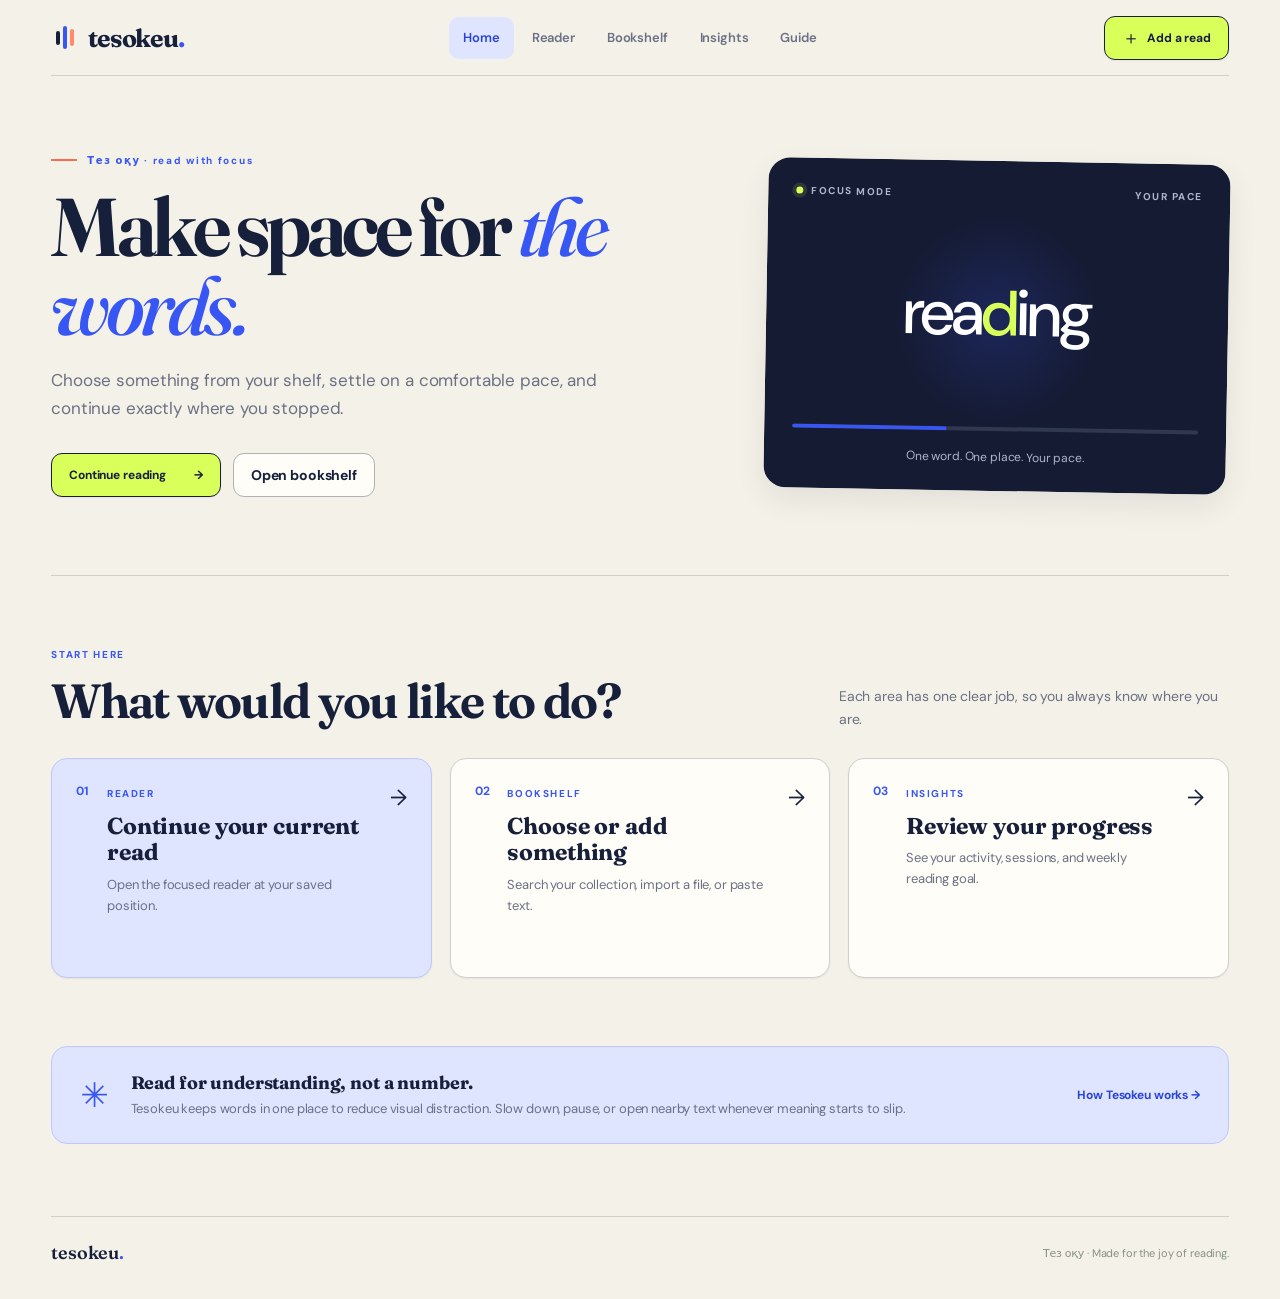
==== commit 9f438e79: "Redesign reading experience and improve comprehension" ====
--- a/index.html
+++ b/index.html
@@ -3,93 +3,62 @@
   <head>
     <meta charset="UTF-8" />
     <meta name="viewport" content="width=device-width, initial-scale=1.0" />
-    <meta name="theme-color" content="#f6f4ed" />
+    <meta name="theme-color" content="#f4f1e8" />
     <meta name="description" content="A calm, focused way to read one word at a time." />
     <title>Tesokeu — Read at your pace</title>
     <link rel="preconnect" href="https://fonts.googleapis.com" />
     <link rel="preconnect" href="https://fonts.gstatic.com" crossorigin />
-    <link href="https://fonts.googleapis.com/css2?family=Noto+Sans:wght@400;500;600;700&family=Noto+Serif:ital,wght@0,400;0,500;0,600;1,400;1,500&display=swap" rel="stylesheet" />
-    <link rel="stylesheet" href="./styles.css" />
+    <link href="https://fonts.googleapis.com/css2?family=DM+Sans:wght@400;500;600;700&family=Fraunces:opsz,wght@9..144,500;9..144,650;9..144,750&display=swap" rel="stylesheet" />
+    <link rel="stylesheet" href="./styles.css?v=noto-1" />
+    <link rel="stylesheet" href="./pages.css?v=noto-1" />
+    <link rel="stylesheet" href="./design.css?v=editorial-1" />
   </head>
-  <body>
+  <body data-page="home">
     <div class="app-shell">
       <header class="site-header">
         <a class="brand" href="./index.html" aria-label="Tesokeu home"><span class="brand-mark"><span></span><span></span><span></span></span><span>tesokeu<span class="brand-dot">.</span></span></a>
         <nav class="top-nav" aria-label="Main navigation">
-          <a class="nav-link active" href="./reader.html">Reader</a>
+          <a class="nav-link active" href="./index.html" aria-current="page">Home</a>
+          <a class="nav-link" href="./reader.html">Reader</a>
           <a class="nav-link" href="./library.html">Bookshelf</a>
           <a class="nav-link" href="./insights.html">Insights</a>
           <a class="nav-link" href="./guide.html">Guide</a>
         </nav>
-        <button id="header-add" class="header-add"><span class="plus">＋</span> Add a read</button>
+        <a class="header-add" href="./library.html#add"><span class="plus">＋</span> Add a read</a>
       </header>
 
-      <main id="top">
-        <section class="intro" aria-labelledby="page-title">
-          <div class="intro-copy">
+      <main>
+        <section class="home-hero" aria-labelledby="page-title">
+          <div class="home-hero-copy">
             <div class="eyebrow"><span class="eyebrow-line"></span> Тез оқу · read with focus</div>
-            <h1 id="page-title">Read in your <em>own rhythm.</em></h1>
-            <p>Tesokeu means “read fast.” Keep your eyes in one place, find a comfortable pace, and let the words come to you.</p>
+            <h1 id="page-title">Make space for <em>the words.</em></h1>
+            <p>Choose something from your shelf, settle on a comfortable pace, and continue exactly where you stopped.</p>
+            <div class="home-actions">
+              <a class="primary-button" href="./reader.html">Continue reading <span>→</span></a>
+              <a class="secondary-button" href="./library.html">Open bookshelf</a>
+            </div>
           </div>
-          <div class="intro-aside" aria-hidden="true"><span class="asterisk">✳</span><span>Less scanning.<br />More reading.</span></div>
+          <div class="home-preview" aria-hidden="true">
+            <div class="preview-top"><span><i></i> FOCUS MODE</span><span>YOUR PACE</span></div>
+            <div class="preview-word">rea<span>d</span>ing</div>
+            <div class="preview-progress"><span></span></div>
+            <p>One word. One place. Your pace.</p>
+          </div>
         </section>
 
-        <div class="workspace">
-          <aside class="bookshelf" id="library" aria-labelledby="library-title">
-            <div class="section-heading"><div><span class="section-kicker">YOUR COLLECTION</span><h2 id="library-title">Bookshelf <span id="book-count" class="count">3</span></h2></div><button id="shelf-add" class="icon-button" aria-label="Add a read" title="Add a read">＋</button></div>
-            <div class="shelf-subtitle">A little space for everything you want to read.</div>
-            <div id="book-list" class="book-list"></div>
-            <button id="empty-add" class="shelf-add"><span class="shelf-add-icon">＋</span><span><strong>Add your own text</strong><small>Paste, upload, or add a link</small></span><span class="shelf-arrow">↗</span></button>
-            <div class="shelf-footer"><span class="tiny-sparkle">✳</span> Your bookshelf stays here unless you connect devices.</div>
-          </aside>
+        <section class="home-paths" aria-labelledby="start-title">
+          <div class="home-section-heading"><div><span class="section-kicker">START HERE</span><h2 id="start-title">What would you like to do?</h2></div><p>Each area has one clear job, so you always know where you are.</p></div>
+          <div class="home-path-grid">
+            <a class="home-path featured" href="./reader.html"><span class="path-number">01</span><div><span class="path-kicker">READER</span><h3>Continue your current read</h3><p>Open the focused reader at your saved position.</p></div><span class="path-arrow">→</span></a>
+            <a class="home-path" href="./library.html"><span class="path-number">02</span><div><span class="path-kicker">BOOKSHELF</span><h3>Choose or add something</h3><p>Search your collection, import a file, or paste text.</p></div><span class="path-arrow">→</span></a>
+            <a class="home-path" href="./insights.html"><span class="path-number">03</span><div><span class="path-kicker">INSIGHTS</span><h3>Review your progress</h3><p>See your activity, sessions, and weekly reading goal.</p></div><span class="path-arrow">→</span></a>
+          </div>
+        </section>
 
-          <section class="reader-section" id="reader" aria-labelledby="reader-title">
-            <div class="reader-heading"><div><span class="section-kicker">NOW READING</span><h2 id="reader-title">The Art of Noticing</h2><p id="reader-author">A short read · Tesokeu Library</p></div><div class="reader-heading-actions"><button id="bookmark-add" class="more-button" type="button" aria-label="Bookmark current word" title="Bookmark current word">☆</button><button id="fullscreen-toggle" class="more-button" type="button" aria-label="Enter focus view" title="Enter focus view">⛶</button><button id="reader-menu" class="more-button" aria-label="More reading options" title="Reading options">···</button></div><div id="reader-options" class="options-menu" hidden><button id="restart-option">Start from beginning</button><button id="delete-option">Remove from bookshelf</button></div></div>
+        <section class="home-note"><span aria-hidden="true">✳</span><div><strong>Read for understanding, not a number.</strong><p>Tesokeu keeps words in one place to reduce visual distraction. Slow down, pause, or open nearby text whenever meaning starts to slip.</p></div><a href="./guide.html">How Tesokeu works →</a></section>
+      </main>
 
-            <div class="reader-card" id="reader-card">
-              <div class="reader-card-top"><span><span class="live-dot"></span> FOCUS MODE</span><span id="reader-position">01 / 217</span></div>
-              <div class="word-stage" aria-live="off"><div class="guide top"></div><div id="display-word" class="display-word"><span class="word-before">Some</span><span class="focus-letter">t</span><span class="word-after">hing</span></div><div class="guide bottom"></div></div>
-              <div class="reader-card-bottom"><span id="stage-hint">Press play or tap space to begin</span><span id="reading-time">~1 min left</span></div>
-              <div class="progress-track" aria-label="Reading progress"><div id="progress-fill" class="progress-fill"></div></div>
-            </div>
-
-            <div class="read-navigation"><label for="position-slider">Jump through this read</label><input id="position-slider" type="range" min="0" max="0" value="0" aria-label="Reading position" /><span id="position-preview">Start</span></div>
-            <form id="word-jump" class="word-jump"><label for="word-number">Go to word</label><input id="word-number" type="number" inputmode="numeric" min="1" step="1" required aria-label="Word number" /><button id="jump-word" type="submit">Go <span aria-hidden="true">→</span></button></form>
-            <div class="bookmark-panel"><div class="bookmark-heading"><strong>Bookmarks</strong><span id="bookmark-count">0 saved</span></div><div id="bookmark-list" class="bookmark-list"></div></div>
-
-            <div class="control-panel">
-              <div class="playback-controls"><button id="back-button" class="transport-button" aria-label="Back 10 words" title="Back 10 words"><svg viewBox="0 0 24 24" fill="none" stroke="currentColor" stroke-width="1.8"><path d="M5 8v6h6"/><path d="M5.5 13.7a7.5 7.5 0 1 0 1.9-6.7L5 9"/></svg><span>10</span></button><button id="play-button" class="play-button" aria-label="Play"><svg id="play-icon" viewBox="0 0 24 24" fill="currentColor"><path d="M8 5.5v13l10-6.5z"/></svg></button><button id="forward-button" class="transport-button" aria-label="Forward 10 words" title="Forward 10 words"><svg viewBox="0 0 24 24" fill="none" stroke="currentColor" stroke-width="1.8"><path d="M19 8v6h-6"/><path d="M18.5 13.7a7.5 7.5 0 1 1-1.9-6.7L19 9"/></svg><span>10</span></button></div>
-              <div class="speed-control"><div class="speed-top"><label for="speed-slider">Reading speed</label><strong><span id="speed-value">300</span> <small>WPM</small></strong></div><div class="slider-row"><span>Slow</span><input id="speed-slider" type="range" min="100" max="900" step="25" value="300" /><span>Fast</span></div></div>
-            </div>
-            <div class="reader-advanced">
-              <div class="advanced-header"><div><span class="section-kicker">MAKE IT YOURS</span><h3>Reading preferences</h3></div><button id="context-toggle" class="text-button" type="button">View nearby text ↗</button></div>
-              <div class="preference-grid">
-                <div class="preference"><span>Display</span><div class="segmented" id="theme-buttons"><button type="button" data-theme="dark">Night</button><button type="button" data-theme="light">Paper</button><button type="button" data-theme="sepia">Warm</button></div></div>
-                <div class="preference"><span>Word size</span><div class="segmented" id="size-buttons"><button type="button" data-size="small">A</button><button type="button" data-size="medium">A</button><button type="button" data-size="large">A</button></div></div>
-                <label class="preference toggle-preference"><span>Pause at punctuation <small>Give sentences a little breathing room</small></span><input id="punctuation-toggle" type="checkbox" checked /><span class="switch"></span></label>
-              </div>
-              <div id="context-panel" class="context-panel" hidden><div class="context-head"><strong>Nearby text</strong><span>Click a word to jump there</span></div><div id="context-text" class="context-text"></div></div>
-            </div>
-            <div class="reader-tips"><span><kbd>SPACE</kbd> play / pause</span><span><kbd>←</kbd><kbd>→</kbd> skip 10 words</span><span><kbd>↑</kbd><kbd>↓</kbd> adjust speed</span></div>
-          </section>
-        </div>
-
-        <section class="how" id="how-it-works"><div class="how-heading"><span class="section-kicker">THE IDEA</span><h2>Make room for the words.</h2></div><p>Traditional reading asks your eyes to travel across every line. Tesokeu keeps each word in one spot, so you can settle in and set a pace that feels right for you.</p><div class="how-steps"><div><span>01</span><strong>Pick something to read</strong><p>Choose a sample, paste text, import a file, or add an article link.</p></div><div><span>02</span><strong>Find your pace</strong><p>Slide from a gentle 100 to a brisk 900 words per minute.</p></div><div><span>03</span><strong>Stay in the flow</strong><p>Pause, jump back, and pick up where you left off.</p></div></div></section>
-      </main>
       <footer class="site-footer"><span>tesokeu<span class="brand-dot">.</span></span><span>Тез оқу · Made for the joy of reading.</span></footer>
     </div>
-
-    <dialog id="add-dialog" class="add-dialog"><form id="add-form" method="dialog">
-  <div class="dialog-header"><div><span class="section-kicker">GROW YOUR SHELF</span><h2>Add something to read</h2></div><button type="button" id="close-dialog" class="dialog-close" aria-label="Close">×</button></div>
-  <div class="dialog-tabs"><button type="button" class="dialog-tab active" data-tab="upload">PDF / EPUB</button><button type="button" class="dialog-tab" data-tab="link">Article link</button><button type="button" class="dialog-tab" data-tab="paste">Paste text</button></div>
-  <div id="paste-fields" hidden><label for="text-title">Title</label><input id="text-title" type="text" placeholder="Give this read a name" maxlength="100"><label for="text-author">Author <span>(optional)</span></label><input id="text-author" type="text" placeholder="Who wrote it?" maxlength="100"><label for="text-content">Text</label><textarea id="text-content" placeholder="Paste your article, story, or notes here..." rows="8"></textarea></div>
-  <div id="upload-fields"><label class="drop-zone" for="file-input"><span class="upload-icon">↥</span><strong>Choose a file</strong><span>PDF, EPUB, or TXT · up to 12 MB</span><input id="file-input" type="file" accept=".pdf,.epub,.txt,application/pdf,application/epub+zip,text/plain"></label><div id="selected-file" class="selected-file"></div><p class="import-help">Text-based PDFs work best. Scanned pages need OCR first.</p></div>
-  <div id="link-fields" hidden><label for="article-url">Article URL</label><input id="article-url" type="url" placeholder="https://example.com/article" inputmode="url"><p class="import-help">Paste a public article link. Tesokeu extracts the readable text and saves it to your bookshelf.</p></div>
-  <p id="form-error" class="form-error" role="alert"></p><button type="submit" class="submit-button">Add to bookshelf <span>↗</span></button>
-</form></dialog>
-    <script src="./data.js"></script>
-    <script src="./import.js"></script>
-    <script src="./app.js"></script>
-    <script src="./sync.js"></script>
   </body>
 </html>
--- a/styles.css
+++ b/styles.css
@@ -8,7 +8,7 @@
 .advanced-header h3{font-family:'Noto Serif',Georgia,serif;font-size:21px;font-weight:500;margin:6px 0 0}
 .text-button{border:0;background:none;padding:5px 0;color:#547b5e;font-size:11px;font-weight:700}
 .text-button:hover{text-decoration:underline}
-.preference-grid{display:grid;grid-template-columns:1fr 1fr 1.45fr;gap:13px;padding-bottom:22px}
+.preference-grid{display:grid;grid-template-columns:.9fr .9fr 1.2fr 1.2fr;gap:13px;padding-bottom:22px}
 .preference{display:flex;flex-direction:column;gap:9px;font-size:11px;font-weight:700;min-width:0}
 .preference small{display:block;font-size:10px;font-weight:400;color:#9aa49a;margin-top:4px;line-height:1.3}
 .segmented{display:flex;background:#efefe8;border:1px solid #e4e6dc;border-radius:7px;padding:3px;gap:2px}
@@ -17,9 +17,18 @@
 #size-buttons button:nth-child(1){font-size:10px}#size-buttons button:nth-child(2){font-size:13px}#size-buttons button:nth-child(3){font-size:17px}
 .toggle-preference{flex-direction:row;align-items:center;justify-content:space-between;gap:10px;padding-left:4px}.toggle-preference input{position:absolute;opacity:0;width:1px;height:1px}.switch{flex:none;width:34px;height:20px;background:#cbd1c7;border-radius:20px;position:relative;transition:background .2s}.switch:after{content:'';position:absolute;width:14px;height:14px;border-radius:50%;background:#fff;top:3px;left:3px;transition:transform .2s}.toggle-preference input:checked+.switch{background:#689675}.toggle-preference input:checked+.switch:after{transform:translateX(14px)}.toggle-preference input:focus-visible+.switch{outline:3px solid #dd9a72;outline-offset:3px}
 .context-panel{border-top:1px solid var(--line);padding:20px 2px 23px}.context-panel[hidden]{display:none}.context-head{display:flex;justify-content:space-between;gap:10px;align-items:center;margin-bottom:12px}.context-head strong{font-family:'Noto Serif',Georgia,serif;font-size:16px;font-weight:500}.context-head span{font-size:10px;color:#9da79c}.context-text{max-height:170px;overflow:auto;line-height:1.95}.context-word{border:0;background:none;padding:2px 1px;color:#6c786e;font-size:12px;line-height:1.8}.context-word:hover{color:var(--ink);text-decoration:underline}.context-word.current{background:#dce9d7;border-radius:3px;color:#284132}.context-ellipsis{color:#9da79c}
-.reader-card.theme-light{background:#eeeee8;color:#26352d}.reader-card.theme-sepia{background:#e7d7b9;color:#44372b}.reader-card.theme-light .reader-card-top,.reader-card.theme-light .reader-card-bottom{color:#738176}.reader-card.theme-sepia .reader-card-top,.reader-card.theme-sepia .reader-card-bottom{color:#806f59}.reader-card.theme-light .progress-track{background:#d0d9cd}.reader-card.theme-sepia .progress-track{background:#c5b28f}.reader-card.theme-light .guide,.reader-card.theme-sepia .guide{background:#718c70}.reader-card.theme-light .focus-letter{color:#bb664d}.reader-card.theme-sepia .focus-letter{color:#a7523c}.reader-card.size-small .display-word{font-size:clamp(34px,4.5vw,53px)}.reader-card.size-large .display-word{font-size:clamp(48px,7vw,82px)}
+.reader-card.theme-light{background:#eeeee8;color:#26352d}.reader-card.theme-sepia{background:#e7d7b9;color:#44372b}.reader-card.theme-light .reader-card-top,.reader-card.theme-light .reader-card-bottom{color:#738176}.reader-card.theme-sepia .reader-card-top,.reader-card.theme-sepia .reader-card-bottom{color:#806f59}.reader-card.theme-light .progress-track{background:#d0d9cd}.reader-card.theme-sepia .progress-track{background:#c5b28f}.reader-card.theme-light .guide,.reader-card.theme-sepia .guide{background:#718c70}.reader-card.theme-light .focus-letter{color:#bb664d}.reader-card.theme-sepia .focus-letter{color:#a7523c}.reader-card.size-small .display-word{font-size:clamp(2.125rem,4.5vw,3.3125rem)}.reader-card.size-large .display-word{font-size:clamp(3rem,7vw,5.125rem)}
 @media(max-width:1100px){.preference-grid{grid-template-columns:1fr 1fr}.toggle-preference{grid-column:1/-1}}
-@media(max-width:520px){.advanced-header{align-items:flex-start}.preference-grid{gap:12px}.segmented button{padding:6px 5px}.reader-card.size-small .display-word{font-size:33px}.reader-card.size-large .display-word{font-size:52px}}
+@media(max-width:520px){.advanced-header{align-items:flex-start;flex-direction:column}.preference-grid{gap:12px}.segmented button{padding:6px 5px}.reader-card.size-small .display-word{font-size:2.0625rem}.reader-card.size-large .display-word{font-size:3.25rem}}
+
+/* The pivot stays on the centre guide. JS reduces only unusually long words. */
+.display-word{width:100%;font-size:clamp(2.5rem,6vw,4.375rem)}
+.word-before,.word-after{width:auto;flex:1 1 0;min-width:0;overflow:visible}
+.display-word.fit-balanced{justify-content:center}
+.display-word.fit-balanced .word-before,.display-word.fit-balanced .word-after{flex:none;width:auto}
+.word-stage{padding-inline:1rem}
+.context-word.current{outline:2px solid currentColor;outline-offset:1px}
+@media (forced-colors:active){.focus-letter{forced-color-adjust:none;color:Highlight}.guide{background:CanvasText}.context-word.current{outline-color:Highlight}}
 
 @media(max-width:760px){.site-header{height:auto;min-height:72px;flex-wrap:wrap;padding-top:12px}.top-nav{display:flex;order:3;width:100%;margin-left:0;gap:18px;overflow-x:auto;justify-content:space-between}.nav-link{padding:13px 0 12px;white-space:nowrap;font-size:11px}.header-add{font-size:11px}}
 
--- a/pages.css
+++ b/pages.css
@@ -0,0 +1,13 @@
+.page-hero{min-height:277px;display:flex;align-items:center;justify-content:space-between;gap:30px;border-bottom:1px solid var(--line);padding:45px 6px 50px}.page-hero h1{font-family:'Noto Serif',Georgia,serif;font-size:clamp(43px,4.6vw,66px);font-weight:400;line-height:1.09;letter-spacing:-2.5px;margin:19px 0 17px}.page-hero h1 em{font-weight:400;color:#a46650}.page-hero p{font-size:14px;line-height:1.75;color:#768177;max-width:590px}.hero-symbol{font-family:'Noto Serif',Georgia,serif;font-size:130px;color:#d9e2d5;line-height:1;padding:0 45px}.library-stats{display:grid;grid-template-columns:repeat(3,1fr);border:1px solid var(--line);border-radius:10px;background:#fbfaf6;margin:34px 0 65px}.library-stats>div{padding:24px 31px;display:flex;flex-direction:column;gap:11px}.library-stats>div+div{border-left:1px solid var(--line)}.stat-label{font-size:10px;letter-spacing:1.8px;font-weight:700;color:#819083}.library-stats strong{font-family:'Noto Serif',Georgia,serif;font-size:31px;font-weight:500;line-height:1}.collection-section{min-height:440px}.collection-head{display:flex;align-items:end;justify-content:space-between;gap:20px;margin-bottom:22px}.collection-head h2,.card-header h2,.recent-section h2,.guide-section h2,.guide-split h2,.shortcut-section h2,.faq-section h2{font-family:'Noto Serif',Georgia,serif;font-size:34px;font-weight:400;letter-spacing:-1px;margin:9px 0 0}.primary-button{background:#263b2f;color:#fff;border:0;border-radius:7px;padding:12px 16px;display:inline-flex;align-items:center;justify-content:center;gap:15px;font-size:12px;font-weight:700;white-space:nowrap}.primary-button:hover{background:#43634c}.library-toolbar{display:flex;gap:13px;align-items:center;margin-bottom:24px}.search-field{flex:1;display:flex;align-items:center;gap:9px;border:1px solid var(--line);background:#fbfaf6;border-radius:7px;padding:0 12px;height:40px;min-width:150px}.search-field span{font-size:21px;color:#a1aca0;line-height:1}.search-field input{border:0;outline:0;background:transparent;width:100%;color:var(--ink);font-size:12px}.filter-group{display:flex;gap:3px;padding:3px;border:1px solid var(--line);background:#ebede6;border-radius:7px}.filter{border:0;background:transparent;color:#7b897d;border-radius:5px;padding:8px 12px;font-size:11px;font-weight:700}.filter.active{background:#fff;color:var(--ink);box-shadow:0 1px 5px #26372812}#book-sort{height:40px;border:1px solid var(--line);border-radius:7px;background:#fbfaf6;color:#5d6b60;padding:0 12px;font-size:11px;font-weight:700}.library-grid{display:grid;grid-template-columns:repeat(3,minmax(0,1fr));gap:19px}.library-card{background:#fbfaf6;border:1px solid var(--line);border-radius:10px;padding:20px;display:flex;flex-direction:column;min-height:280px;transition:transform .2s,box-shadow .2s}.library-card:hover{transform:translateY(-3px);box-shadow:0 12px 28px #21342713}.library-card-main{display:flex;gap:16px;align-items:flex-start}.library-cover{width:79px;height:106px;flex:none;border-radius:4px 8px 8px 4px;box-shadow:3px 5px 10px #243d291f,inset 4px 0 0 #00000018;position:relative;display:grid;place-items:center;color:#fff;font-family:'Noto Serif',Georgia,serif;font-size:50px;font-style:italic}.library-cover:after{content:'';position:absolute;inset:7px;border:1px solid #ffffff4a}.library-card-copy{min-width:0;padding-top:3px}.library-card .reading-state{font-size:9px;letter-spacing:1.2px;font-weight:700;color:#76937b}.library-card h3{font-family:'Noto Serif',Georgia,serif;font-size:21px;line-height:1.2;font-weight:500;margin:9px 0 7px;overflow-wrap:anywhere}.library-card .author{font-size:11px;color:#9aa49a;line-height:1.4}.library-card .excerpt{font-size:12px;color:#7a867c;line-height:1.65;margin:20px 0;display:-webkit-box;-webkit-line-clamp:2;-webkit-box-orient:vertical;overflow:hidden}.library-card-bottom{margin-top:auto}.library-card-progress{height:4px;border-radius:4px;background:#e1e6dd;overflow:hidden}.library-card-progress span{height:100%;display:block;background:#86a991}.library-card-meta{display:flex;justify-content:space-between;align-items:center;gap:7px;color:#95a195;font-size:10px;margin:9px 0 17px}.library-card-actions{display:flex;gap:8px}.read-link{flex:1;text-align:center;background:#e4ece1;color:#355841;border:0;border-radius:6px;padding:10px;font-size:11px;font-weight:700}.read-link:hover{background:#d5e6d1}.remove-book{width:36px;border:1px solid #e1e4dc;border-radius:6px;color:#9a7c76;background:transparent;font-size:17px}.remove-book:hover{background:#fbefeb;color:#aa5949}.library-empty{text-align:center;padding:60px 20px;border:1px dashed #cdd6c9;border-radius:10px}.library-empty[hidden]{display:none}.library-empty>span{font-size:40px;color:#bed0b9}.library-empty h3{font-family:'Noto Serif',Georgia,serif;font-size:24px;font-weight:400;margin:7px 0}.library-empty p{font-size:12px;color:#8d9a8e;margin-bottom:17px}.library-note{display:flex;align-items:center;gap:18px;background:#e7eee3;border-radius:10px;padding:26px 30px;margin:57px 0 80px}.library-note>span{font-size:30px;color:#6a9875}.library-note strong{font-family:'Noto Serif',Georgia,serif;font-size:19px;font-weight:500}.library-note p{font-size:11px;color:#819184;margin-top:5px}.library-note a{margin-left:auto;white-space:nowrap;font-size:11px;font-weight:700;color:#4a7455}
+.insights-symbol{font-size:125px;color:#d5dfd2}.insight-grid{display:grid;grid-template-columns:repeat(4,1fr);gap:16px;margin:36px 0 22px}.insight-card{min-height:194px;position:relative;overflow:hidden;background:#fbfaf6;border:1px solid var(--line);border-radius:10px;padding:24px}.insight-card strong{display:block;font-family:'Noto Serif',Georgia,serif;font-size:42px;font-weight:400;letter-spacing:-1px;margin:17px 0 9px}.insight-card p{font-size:11px;line-height:1.55;color:#9aa59a;max-width:170px}.insight-card.featured{background:#263a2e;color:#fff}.insight-card.featured .stat-label{color:#b4cbb5}.insight-card.featured p{color:#b2c4b4}.insight-decoration{position:absolute;right:-9px;bottom:-42px;font-size:137px;color:#ffffff0d}.insight-lower{display:grid;grid-template-columns:1.5fr 1fr;gap:18px}.activity-card,.journey-card{background:#fbfaf6;border:1px solid var(--line);border-radius:10px;padding:27px;min-height:303px}.card-header{display:flex;justify-content:space-between;align-items:end;gap:10px}.card-header h2{font-size:28px}.weekly-total{font-size:11px;color:#769079;font-weight:700}.activity-chart{height:160px;display:flex;align-items:end;justify-content:space-around;gap:15px;margin:22px 0 0;padding:0 9px;border-bottom:1px solid #dfe4db}.chart-day{flex:1;max-width:55px;display:flex;flex-direction:column;align-items:center;justify-content:end;gap:8px;height:100%}.chart-bar{width:100%;max-width:38px;min-height:4px;background:#d6e4d2;border-radius:5px 5px 0 0;transition:height .3s}.chart-day.today .chart-bar{background:#83a98b}.chart-day span{position:absolute;transform:translateY(20px);font-size:10px;color:#9aa69a}.card-footnote{color:#a7b0a6;font-size:10px;margin-top:29px}.journey-card{background:#e8eee3;padding:32px}.journey-card h2{font-family:'Noto Serif',Georgia,serif;font-size:32px;font-weight:400;line-height:1.1;margin:18px 0}.journey-card p{line-height:1.75;color:#728475;font-size:12px;margin-bottom:24px;max-width:260px}.recent-section{margin:62px 0 80px}.recent-reads{display:grid;grid-template-columns:repeat(3,1fr);gap:14px}.recent-read{display:flex;align-items:center;gap:12px;background:#fbfaf6;border:1px solid var(--line);border-radius:8px;padding:14px;color:var(--ink)}.recent-read:hover{background:#f0f5ed}.recent-cover{width:43px;height:57px;display:grid;place-items:center;flex:none;color:#fff;border-radius:3px 5px 5px 3px;font-family:'Noto Serif',Georgia,serif;font-size:25px}.recent-read strong{font-family:'Noto Serif',Georgia,serif;font-size:15px;font-weight:500;display:block}.recent-read small{font-size:10px;color:#95a095;display:block;margin-top:5px}
+.guide-hero{min-height:380px}.guide-hero p{max-width:540px}.guide-hero .hero-cta{margin-top:23px}.guide-symbol{display:flex;gap:0;font-size:100px;letter-spacing:-9px;color:#607c65}.guide-symbol .accent-letter{color:#db8b69}.guide-section{padding:79px 0}.guide-section-intro{max-width:600px}.guide-section-intro>p,.guide-split p{font-size:13px;color:#7e8b80;line-height:1.8;margin-top:15px}.guide-step-grid{display:grid;grid-template-columns:repeat(3,1fr);gap:17px;margin-top:33px}.guide-step{background:#fbfaf6;border:1px solid var(--line);border-radius:10px;padding:25px;min-height:244px}.step-number{font-family:'Noto Serif',Georgia,serif;font-size:17px;color:#bc765b}.step-icon{font-size:28px;color:#688b70;margin:21px 0}.guide-step h3{font-family:'Noto Serif',Georgia,serif;font-size:21px;font-weight:500;margin:0 0 9px}.guide-step p{font-size:11px;color:#8e9a8f;line-height:1.65}.guide-split{display:grid;grid-template-columns:1fr 1fr;gap:55px;align-items:center;border-top:1px solid var(--line);padding:72px 0}.guide-split>div:first-child{max-width:510px}.guide-demo{height:260px;background:#25352d;border-radius:10px;padding:20px 24px;color:#fff;box-shadow:0 14px 30px #1f33241d}.demo-top{display:flex;justify-content:space-between;color:#acbeaf;font-size:10px;letter-spacing:1px}.demo-word{text-align:center;font-family:'Noto Serif',Georgia,serif;font-size:62px;margin:47px 0 25px}.demo-word span{color:#e89570}.demo-line{height:3px;background:linear-gradient(90deg,#d98364 40%,#4e6654 40%)}.demo-caption{text-align:center;color:#a9baa9;font-size:10px;margin-top:15px}.shortcut-section{display:flex;justify-content:space-between;gap:35px;border-top:1px solid var(--line);padding:63px 0}.shortcut-section>div:first-child{max-width:280px}.shortcut-grid{display:grid;grid-template-columns:repeat(2,minmax(170px,1fr));gap:9px;min-width:48%}.shortcut-grid>div{display:flex;align-items:center;gap:14px;background:#fbfaf6;border:1px solid var(--line);border-radius:7px;padding:11px 14px;font-size:11px;color:#69796d}.shortcut-grid kbd{min-width:42px;text-align:center;margin:0;background:#e9eee6;padding:6px}.faq-section{border-top:1px solid var(--line);padding:63px 0 85px}.faq-list{max-width:840px;margin-top:25px}.faq-list details{border-top:1px solid #d6ddd3;padding:17px 2px}.faq-list details:last-child{border-bottom:1px solid #d6ddd3}.faq-list summary{cursor:pointer;font-family:'Noto Serif',Georgia,serif;font-size:18px;font-weight:500;list-style:none;display:flex;justify-content:space-between}.faq-list summary::-webkit-details-marker{display:none}.faq-list summary:after{content:'＋';font-family:'Noto Sans',Arial,sans-serif;font-size:19px;color:#829985}.faq-list details[open] summary:after{content:'−'}.faq-list p{color:#7d8b7f;font-size:12px;line-height:1.75;max-width:700px;margin-top:12px}
+@media(max-width:1100px){.library-grid{grid-template-columns:repeat(2,minmax(0,1fr))}.insight-grid{grid-template-columns:repeat(2,1fr)}.hero-symbol{padding:0 15px}}
+@media(max-width:760px){.page-hero{min-height:0;padding:42px 0}.page-hero h1{font-size:43px}.hero-symbol{display:none}.library-stats{margin:26px 0 48px}.library-stats>div{padding:18px}.library-grid{grid-template-columns:1fr 1fr;gap:12px}.library-card{padding:15px}.library-card-main{gap:11px}.library-cover{width:57px;height:80px;font-size:36px}.library-card h3{font-size:18px}.library-toolbar{flex-wrap:wrap}.search-field{flex-basis:100%}.library-note{margin:40px 0 55px}.insight-lower{grid-template-columns:1fr}.recent-reads{grid-template-columns:1fr 1fr}.guide-step-grid{grid-template-columns:1fr}.guide-step{min-height:0}.guide-split{grid-template-columns:1fr;gap:25px}.shortcut-section{flex-direction:column}.shortcut-grid{min-width:0}}
+@media(max-width:520px){.page-hero h1{font-size:38px;letter-spacing:-1.6px}.library-stats strong{font-size:25px}.library-stats>div{padding:15px 11px}.stat-label{font-size:8px}.collection-head h2{font-size:28px}.library-grid{grid-template-columns:1fr}.library-toolbar{gap:8px}.filter-group{order:3;width:100%;justify-content:space-around}.filter{flex:1}.library-note{flex-wrap:wrap;padding:21px}.library-note a{margin-left:0}.insight-grid{gap:9px}.insight-card{padding:18px;min-height:170px}.insight-card strong{font-size:32px}.insight-card p{font-size:10px}.activity-card,.journey-card{padding:20px}.recent-reads{grid-template-columns:1fr}.shortcut-grid{grid-template-columns:1fr}.guide-section{padding:55px 0}.guide-split,.shortcut-section,.faq-section{padding:50px 0}.guide-demo{height:240px}}
+.chart-day{position:relative}.empty-copy{font-size:12px;color:#849284}
+.source-link{display:inline-block;margin-top:12px;color:#64866b;font-size:10px;font-weight:700}.source-link:hover{text-decoration:underline}
+.backup-section,.goal-section{background:#fbfaf6;border:1px solid var(--line);border-radius:10px;padding:28px 30px;margin:0 0 78px;display:grid;grid-template-columns:1fr auto;gap:15px 30px;align-items:center}.backup-section h2,.goal-section h2{font-family:'Noto Serif',Georgia,serif;font-size:27px;font-weight:400;margin:9px 0}.backup-section p,.goal-section p{font-size:11px;line-height:1.6;color:#829083;max-width:570px}.backup-actions{display:flex;align-items:center;gap:10px;flex-wrap:wrap}.backup-restore{border:1px solid #b8c7b7;border-radius:7px;color:#385b42;padding:11px 15px;font-size:12px;font-weight:700;cursor:pointer;white-space:nowrap}.backup-restore:hover{background:#edf3e9}.backup-restore input{position:absolute;opacity:0;width:1px;height:1px}.backup-restore:focus-within{outline:3px solid #dd9a72}.backup-section .backup-status{grid-column:1/-1;color:#52775d;min-height:18px}.goal-section{margin:20px 0 60px}.goal-controls{display:flex;align-items:center;gap:10px;flex-wrap:wrap}.goal-controls label{font-size:11px;font-weight:700}.goal-controls input{width:115px;padding:10px;border:1px solid var(--line);border-radius:6px;background:#fff;color:var(--ink)}.goal-progress{grid-column:1/-1}.goal-track{height:9px;border-radius:9px;background:#e5ebdf;overflow:hidden;margin:5px 0 10px}.goal-track span{height:100%;display:block;width:0;background:#83a98b;transition:width .25s}.goal-section .goal-progress p{color:#53745b}
+@media(max-width:760px){.backup-section,.goal-section{grid-template-columns:1fr;padding:22px}.backup-section .backup-status,.goal-progress{grid-column:1}}
+.library-bookmarks{border-top:1px solid var(--line);margin-top:15px;padding-top:12px;display:flex;flex-direction:column;gap:7px}.library-bookmarks strong{font-size:10px;color:#7d907f}.library-bookmarks a{font-size:10px;color:#52765b;overflow:hidden;text-overflow:ellipsis;white-space:nowrap}.library-bookmarks a:hover{text-decoration:underline}
+.sync-section{display:grid;grid-template-columns:1fr 1fr;gap:15px 35px;background:#e8eee3;border:1px solid #d9e4d6;border-radius:10px;padding:30px;margin:-48px 0 75px}.sync-section h2{font-family:'Noto Serif',Georgia,serif;font-size:28px;font-weight:400;margin:9px 0}.sync-section p{font-size:11px;line-height:1.65;color:#728475;max-width:530px}.sync-actions{display:flex;flex-direction:column;align-items:flex-start;gap:15px}.sync-join{display:flex;flex-wrap:wrap;align-items:center;gap:8px}.sync-join label{width:100%;font-size:11px;font-weight:700}.sync-join input{width:160px;border:1px solid #bacbb8;border-radius:6px;background:#fff;padding:10px;color:var(--ink);font-size:12px;letter-spacing:1px;text-transform:uppercase}.sync-join button,.sync-code-box button,.sync-manage button{border:1px solid #b6c8b5;border-radius:6px;background:#f9fbf6;color:#3e6046;padding:10px 12px;font-size:11px;font-weight:700}.sync-join button:hover,.sync-code-box button:hover,.sync-manage button:hover{background:#dce8d8}.sync-code-box{display:flex;align-items:center;gap:12px;flex-wrap:wrap;background:#fbfaf6;border:1px solid #cbd9c8;border-radius:8px;padding:13px}.sync-code-box span{width:100%;color:#708473;font-size:10px}.sync-code-box strong{font-size:19px;letter-spacing:2px;color:#294b33;user-select:all}.sync-manage{display:flex;gap:9px;flex-wrap:wrap}.sync-manage #sync-delete{color:#9a5146}.sync-section .sync-status{grid-column:1/-1;max-width:none;color:#456c4e;min-height:18px}.sync-section [hidden]{display:none}
+@media(max-width:760px){.sync-section{grid-template-columns:1fr;margin:-45px 0 55px;padding:22px}.sync-section .sync-status{grid-column:1}}
--- a/design.css
+++ b/design.css
@@ -0,0 +1,91 @@
+/* Tesokeu usability-first interface */
+:root {
+  --paper: #f4f1e8; --surface: #fffdf8; --surface-soft: #ecebe6;
+  --ink: #17203b; --muted: #6b7184; --line: #cfd0cb; --line-strong: #aeb2b1;
+  --accent: #3856f3; --accent-strong: #2945d7; --accent-soft: #dfe4ff;
+  --dark: #151b33; --mint: #d9ff5b; --success: #237a57; --danger: #b54747;
+  --shadow-sm: 0 1px 2px rgba(16,24,40,.06); --shadow-md: 0 12px 30px rgba(16,24,40,.08);
+  --radius-sm: 10px; --radius: 16px; --radius-lg: 24px;
+}
+*{scrollbar-color:#bcc3cf transparent}html{scroll-padding-top:110px}body{min-height:100vh;background:var(--paper);color:var(--ink);font-family:"DM Sans",system-ui,-apple-system,BlinkMacSystemFont,"Segoe UI",sans-serif;letter-spacing:-.01em}::selection{background:var(--mint);color:var(--ink)}.app-shell{max-width:1440px;padding:0 clamp(20px,4vw,64px)}
+
+/* Navigation */
+.site-header{position:sticky;top:0;z-index:30;height:76px;display:grid;grid-template-columns:1fr auto 1fr;align-items:center;border-bottom:1px solid var(--line);background:rgba(244,241,232,.94);backdrop-filter:blur(16px)}
+.site-header .brand{grid-column:1;justify-self:start}.site-header .top-nav{grid-column:2;justify-self:center}.site-header .header-add{grid-column:3;justify-self:end}
+.brand{font-family:"Fraunces",Georgia,serif;font-size:25px;font-weight:700;letter-spacing:-1.2px}.brand-mark{width:27px;height:25px;gap:3px}.brand-mark span{width:4px;border-radius:4px;background:var(--ink)}.brand-mark span:nth-child(2){background:var(--accent)}.brand-mark span:nth-child(3){background:#ff8b6a}.brand-dot{color:var(--accent)}
+.top-nav{gap:4px;margin-left:0}.nav-link{min-height:42px;display:inline-flex;align-items:center;padding:0 14px;border:0;border-radius:10px;color:var(--muted);font-size:13px;font-weight:600}.nav-link:hover{color:var(--ink);background:var(--surface-soft);border:0}.nav-link.active{color:var(--accent-strong);background:var(--accent-soft);border:0}
+.header-add,.primary-button{min-height:44px;border:1px solid var(--ink);border-radius:11px;background:var(--mint);color:var(--ink);box-shadow:var(--shadow-sm);padding:10px 17px;font-weight:700;transition:background .15s ease,border-color .15s ease,transform .15s ease}.header-add:hover,.primary-button:hover{background:#caff2f;border-color:var(--ink);color:var(--ink)}.header-add:active,.primary-button:active{transform:translateY(1px)}.plus{font-size:18px}
+
+/* Shared type and page framing */
+.intro{min-height:0;padding:38px 0 34px}.page-hero{min-height:210px;padding:42px 0 38px}.intro-copy,.page-hero>div:first-child{max-width:760px}.eyebrow,.section-kicker{color:var(--accent);font-size:10px;letter-spacing:.17em;font-weight:700}.eyebrow-line{width:26px;height:2px;background:#ff6b4a}
+.intro h1,.page-hero h1{max-width:850px;margin:16px 0;color:var(--ink);font-family:"Fraunces",Georgia,serif;font-size:clamp(44px,4.8vw,68px);font-weight:650;line-height:1.02;letter-spacing:-.045em}.intro h1 em,.page-hero h1 em{color:var(--accent);font-weight:500}.intro p,.page-hero p{max-width:620px;color:var(--muted);font-size:16px;line-height:1.65}
+.intro-aside{align-self:flex-end;margin-bottom:8px;padding:16px 18px;border:1px solid var(--line);border-radius:var(--radius);background:var(--surface);color:var(--muted);font-family:inherit;font-size:13px;font-style:normal;font-weight:600;line-height:1.35;box-shadow:var(--shadow-sm)}.asterisk{color:var(--accent);font-size:36px}.page-hero{border-bottom:1px solid var(--line)}.hero-symbol{color:#d8d8ff;font-size:110px;text-shadow:none;transform:none}
+
+/* Primary reading workspace */
+.workspace{grid-template-columns:minmax(255px,300px) minmax(0,1fr);gap:24px;align-items:start}
+.bookshelf,.reader-section,.library-card,.insight-card,.activity-card,.journey-card,.guide-step,.backup-section,.goal-section,.sync-section{border:1px solid var(--line);border-radius:var(--radius);background:var(--surface);box-shadow:var(--shadow-sm)}
+.bookshelf{position:sticky;top:100px;min-height:0;padding:22px 18px 18px}.reader-section{padding:clamp(22px,3vw,34px);box-shadow:var(--shadow-md)}
+.section-heading h2,.reader-heading h2,.collection-head h2,.card-header h2,.recent-section h2,.guide-section h2,.guide-split h2,.shortcut-section h2,.faq-section h2,.backup-section h2,.goal-section h2,.sync-section h2{color:var(--ink);font-family:"Fraunces",Georgia,serif;font-weight:650}.count{border-radius:999px;background:var(--accent-soft);color:var(--accent-strong)}
+.icon-button,.more-button{min-width:40px;min-height:40px;border:1px solid var(--line);border-radius:10px;background:var(--surface);color:var(--ink);box-shadow:none}.icon-button:hover,.more-button:hover{border-color:var(--line-strong);background:var(--surface-soft);color:var(--ink)}
+.book-list{gap:5px}.book-item{min-height:78px;border-radius:12px;padding:9px}.book-item:hover{background:var(--surface-soft)}.book-item.active{border-color:#c9c9fb;background:var(--accent-soft)}.book-cover,.library-cover,.recent-cover{border:0;box-shadow:0 5px 12px rgba(16,24,40,.16)}.book-meta strong,.library-card h3,.recent-read strong{color:var(--ink);font-family:"Fraunces",Georgia,serif;font-weight:650}.book-progress,.library-card-progress{height:4px;background:#e5e8ee}.book-progress span,.library-card-progress span{background:var(--accent)}
+.shelf-add{min-height:64px;border:1px dashed var(--line-strong);border-radius:12px;background:#fafbfc}.shelf-add:hover{border-color:var(--accent);background:var(--accent-soft)}.shelf-add-icon{background:var(--accent-soft);color:var(--accent)}.shelf-footer{line-height:1.5}
+.reader-heading{align-items:center}.reader-heading-actions{gap:8px}.options-menu{top:76px;border-color:var(--line);border-radius:12px;box-shadow:var(--shadow-md)}
+.reader-card{position:relative;min-height:360px;border:0;border-radius:var(--radius);background:radial-gradient(circle at 50% 48%,rgba(56,86,243,.18),transparent 34%),var(--dark);box-shadow:none}.reader-card-top,.reader-card-bottom{color:#aeb7c7}.live-dot{background:var(--mint);box-shadow:0 0 0 4px rgba(217,255,91,.12)}.display-word{font-family:"DM Sans",sans-serif;font-weight:500;letter-spacing:-.04em}.focus-letter{color:var(--mint);text-shadow:0 0 22px rgba(217,255,91,.2)}.guide{width:2px;background:#ff6b4a;opacity:.8}.progress-track{background:#303747}.progress-fill{background:var(--accent)}
+.read-navigation{padding-top:22px}.read-navigation input,.slider-row input{min-height:24px;accent-color:var(--accent)}.word-jump input,.word-jump button{min-height:40px;border:1px solid var(--line);border-radius:9px}.word-jump button{background:var(--accent-soft);color:var(--accent-strong)}.bookmark-item{background:var(--surface-soft)}.control-panel{border-color:var(--line)}.transport-button{width:44px;height:44px;color:var(--ink)}
+.play-button{width:68px;height:68px;border:1px solid var(--ink);background:var(--mint);color:var(--ink);box-shadow:0 7px 18px rgba(23,32,59,.18)}.play-button:hover{background:#caff2f}.reader-advanced{border-color:var(--line)}.segmented{border:1px solid var(--line);border-radius:10px;background:var(--surface-soft)}.segmented button{min-height:36px;border-radius:7px}.segmented button.selected{background:var(--surface);color:var(--accent-strong);box-shadow:var(--shadow-sm)}.switch{background:#b9c0cb}.toggle-preference input:checked+.switch{background:var(--accent)}.context-panel{border-color:var(--line)}.context-word.current{background:var(--accent-soft);color:var(--accent-strong)}.text-button{min-height:40px;color:var(--accent-strong)}.reader-tips{color:var(--muted)}kbd{border-color:var(--line-strong);background:var(--surface-soft);color:var(--ink)}
+.control-panel{margin-top:18px;padding:18px 0;border-top:1px solid var(--line);border-bottom:1px solid var(--line)}
+.reader-secondary{display:grid;grid-template-columns:minmax(0,1.35fr) minmax(230px,.65fr);gap:24px;padding:20px 0;border-bottom:1px solid var(--line)}
+.position-tools{min-width:0}.reader-secondary .read-navigation{padding:0}.reader-secondary .word-jump{margin-top:14px}.reader-secondary .bookmark-panel{padding:0 0 0 22px;border-left:1px solid var(--line);min-width:0}.reader-secondary .bookmark-list{max-height:105px}.reader-secondary .bookmark-empty{line-height:1.5}
+
+/* Secondary pages */
+.library-stats{margin-top:32px;border:1px solid var(--line);border-radius:var(--radius);background:var(--surface);box-shadow:var(--shadow-sm)}.library-stats>div+div{border-color:var(--line)}.library-stats .stat-label,.stat-label{color:var(--muted)}.library-stats strong{color:var(--ink);font-family:"Fraunces",Georgia,serif}
+.search-field,#book-sort{min-height:44px;border:1px solid var(--line);border-radius:11px;background:var(--surface)}.filter-group{min-height:44px;border:1px solid var(--line);border-radius:11px;background:var(--surface-soft)}.filter{min-height:36px}.filter.active{background:var(--surface);color:var(--accent-strong);box-shadow:var(--shadow-sm)}
+.library-grid{gap:18px}.library-card{min-height:290px;border-radius:var(--radius);transition:border-color .15s ease,box-shadow .15s ease,transform .15s ease}.library-card:hover{border-color:var(--line-strong);transform:translateY(-2px);box-shadow:var(--shadow-md)}.read-link{min-height:40px;display:grid;place-items:center;border:0;border-radius:9px;background:var(--accent-soft);color:var(--accent-strong)}.read-link:hover{background:#ddddff}.remove-book{min-width:40px;min-height:40px;border:1px solid var(--line);border-radius:9px}
+.library-note,.sync-section{border:1px solid #bee4d1;border-radius:var(--radius);background:var(--mint);color:var(--ink)}.library-note p,.sync-section p{color:#49685b}.sync-section{border-color:#d1d1f4;background:var(--accent-soft)}.backup-restore,.sync-join button,.sync-code-box button,.sync-manage button{min-height:42px;border:1px solid var(--line-strong);border-radius:10px}
+.insight-grid{gap:16px}.insight-card{border-radius:var(--radius);box-shadow:var(--shadow-sm)}.insight-card.featured{border-color:var(--accent);background:var(--accent)}.insight-card:nth-child(2),.insight-card:nth-child(3),.insight-card:nth-child(4){background:var(--surface)}.insight-card strong{color:var(--ink);font-family:"Fraunces",Georgia,serif;font-weight:650}.insight-card.featured strong{color:#fff}.activity-card,.journey-card{border-radius:var(--radius)}.journey-card{background:var(--dark);color:#fff}.journey-card h2{color:#fff}.journey-card p{color:#b8c1d0}.chart-bar{background:#dadafb}.chart-day.today .chart-bar{background:var(--accent)}.recent-read{min-height:72px;border:1px solid var(--line);border-radius:12px;background:var(--surface)}.recent-read:hover{border-color:#c9c9fb;background:var(--accent-soft)}.goal-track{border:0;background:#e3e6ec}.goal-track span{background:var(--accent)}
+.guide-step{box-shadow:var(--shadow-sm)}.guide-step:nth-child(2),.guide-step:nth-child(3){background:var(--surface)}.step-number,.guide-symbol{color:var(--accent)}.step-icon{color:var(--accent)}.guide-demo{border:0;border-radius:var(--radius);background:var(--dark);box-shadow:var(--shadow-md)}.demo-word{font-family:"DM Sans",sans-serif;font-weight:500}.demo-word span{color:#a9a9ff}.demo-line{background:linear-gradient(90deg,var(--accent) 40%,#a9a9ff 40% 42%,#333b4c 42%)}.shortcut-grid>div{min-height:56px;border:1px solid var(--line);border-radius:11px;background:var(--surface)}.shortcut-grid kbd{background:var(--accent-soft);border-color:#c9c9fb}.faq-list details{border-color:var(--line)}.faq-list summary{min-height:56px;font-family:"Fraunces",Georgia,serif;font-weight:650}.faq-list summary::after{color:var(--accent)}
+.reader-back{min-height:44px;display:inline-flex;align-items:center;color:var(--accent-strong)}.reader-page .reader-section:not(:fullscreen):not(.focus-overlay){box-shadow:var(--shadow-md)}.reader-page .reader-section:not(:fullscreen):not(.focus-overlay) .reader-card{min-height:430px}.reader-section:is(:fullscreen,.focus-overlay){--focus-bg:var(--dark);--focus-ink:#fff;--focus-muted:#abb3c5;--focus-line:#515a6d;--focus-control:#252c3b}
+.reader-section:is(:fullscreen,.focus-overlay) .reader-heading{align-items:center;padding:0 0 16px;border-bottom:1px solid var(--focus-line)}
+.reader-section:is(:fullscreen,.focus-overlay) .reader-heading h2{color:var(--focus-ink)}
+.reader-section:is(:fullscreen,.focus-overlay) .reader-heading-actions{gap:0;padding:3px;border:1px solid var(--focus-line);border-radius:12px;background:var(--focus-control)}
+.reader-section:is(:fullscreen,.focus-overlay) .reader-heading-actions .more-button{width:42px;height:40px;min-width:42px;min-height:40px;border:0;border-radius:8px;background:transparent;color:var(--focus-ink)}
+.reader-section:is(:fullscreen,.focus-overlay) .reader-heading-actions .more-button:hover{background:rgba(255,255,255,.1)}
+.reader-section:is(:fullscreen,.focus-overlay) .reader-heading-actions .more-button+.more-button{border-left:1px solid var(--focus-line);border-radius:0}
+.reader-section:is(:fullscreen,.focus-overlay) .reader-secondary{grid-template-columns:1fr}
+.reader-section:is(:fullscreen,.focus-overlay) .position-tools{width:100%}
+
+/* Put each page's main task before configuration and supporting information. */
+body[data-page="library"] main,body[data-page="insights"] main{display:flex;flex-direction:column}
+body[data-page="library"] .page-hero,body[data-page="insights"] .page-hero{order:1}
+body[data-page="library"] .library-stats,body[data-page="insights"] .insight-grid{order:2}
+body[data-page="library"] .collection-section,body[data-page="insights"] .recent-section{order:3}
+body[data-page="library"] .library-note,body[data-page="insights"] .insight-lower{order:4}
+body[data-page="library"] .sync-section,body[data-page="insights"] .goal-section{order:5}
+body[data-page="library"] .backup-section{order:6}
+body[data-page="library"] .collection-head #library-add{display:none}
+
+/* Home is an entry point, not a second copy of the Reader. */
+.home-hero{display:grid;grid-template-columns:minmax(0,1.15fr) minmax(330px,.85fr);align-items:center;gap:clamp(44px,7vw,100px);min-height:500px;padding:64px 0;border-bottom:1px solid var(--line)}
+.home-hero h1{max-width:760px;margin:20px 0;color:var(--ink);font-family:"Fraunces",Georgia,serif;font-size:clamp(56px,6.4vw,92px);font-weight:650;line-height:.97;letter-spacing:-.055em}.home-hero h1 em{color:var(--accent);font-weight:500}.home-hero p{max-width:590px;color:var(--muted);font-size:17px;line-height:1.7}
+.home-actions{display:flex;align-items:center;gap:12px;margin-top:30px}.home-actions .primary-button{display:inline-flex;align-items:center;justify-content:space-between;gap:28px}.secondary-button{min-height:44px;display:inline-flex;align-items:center;padding:10px 17px;border:1px solid var(--line-strong);border-radius:11px;background:var(--surface);color:var(--ink);font-weight:700}.secondary-button:hover{border-color:var(--ink);background:var(--surface-soft)}
+.home-preview{min-height:330px;display:flex;flex-direction:column;padding:26px 28px 24px;border-radius:22px;background:radial-gradient(circle at 50% 48%,rgba(56,86,243,.2),transparent 36%),var(--dark);color:#fff;box-shadow:var(--shadow-md);transform:rotate(1deg)}.preview-top{display:flex;justify-content:space-between;color:#adb6ce;font-size:10px;font-weight:700;letter-spacing:.15em}.preview-top span:first-child{display:flex;align-items:center;gap:8px}.preview-top i{width:7px;height:7px;border-radius:50%;background:var(--mint);box-shadow:0 0 0 4px rgba(217,255,91,.12)}.preview-word{flex:1;display:flex;align-items:center;justify-content:center;font-size:clamp(48px,5vw,72px);font-weight:500;letter-spacing:-.045em}.preview-word span{color:var(--mint)}.preview-progress{height:4px;border-radius:4px;background:#30384f;overflow:hidden}.preview-progress span{display:block;width:38%;height:100%;background:var(--accent)}.home-preview p{margin-top:16px;color:#adb6ce;font-size:12px;text-align:center}
+.home-paths{padding:68px 0}.home-section-heading{display:flex;align-items:end;justify-content:space-between;gap:30px;margin-bottom:28px}.home-section-heading h2{margin:9px 0 0;font-family:"Fraunces",Georgia,serif;font-size:clamp(34px,4vw,48px);font-weight:650;letter-spacing:-.035em}.home-section-heading>p{max-width:390px;color:var(--muted);font-size:14px;line-height:1.6}
+.home-path-grid{display:grid;grid-template-columns:repeat(3,minmax(0,1fr));gap:18px}.home-path{min-height:220px;display:grid;grid-template-columns:auto 1fr auto;align-items:start;gap:18px;padding:24px;border:1px solid var(--line);border-radius:var(--radius);background:var(--surface);box-shadow:var(--shadow-sm);transition:transform .15s ease,border-color .15s ease,box-shadow .15s ease}.home-path:hover{transform:translateY(-2px);border-color:var(--line-strong);box-shadow:var(--shadow-md)}.home-path.featured{background:var(--accent-soft);border-color:#bec8ff}.path-number{color:var(--accent);font-size:12px;font-weight:700}.path-kicker{color:var(--accent);font-size:10px;font-weight:700;letter-spacing:.16em}.home-path h3{margin:12px 0 9px;font-family:"Fraunces",Georgia,serif;font-size:23px;line-height:1.15}.home-path p{color:var(--muted);font-size:13px;line-height:1.6}.path-arrow{font-size:22px}.home-note{display:grid;grid-template-columns:auto 1fr auto;align-items:center;gap:22px;margin:0 0 72px;padding:24px 28px;border:1px solid #bec8ff;border-radius:var(--radius);background:var(--accent-soft)}.home-note>span{color:var(--accent);font-size:34px}.home-note strong{display:block;margin-bottom:5px;font-family:"Fraunces",Georgia,serif;font-size:18px}.home-note p{color:var(--muted);font-size:13px;line-height:1.55}.home-note a{color:var(--accent-strong);font-size:12px;font-weight:700;white-space:nowrap}
+
+/* Dialogs and forms */
+.add-dialog{border:1px solid var(--line);border-radius:var(--radius-lg);background:var(--surface);box-shadow:0 24px 70px rgba(16,24,40,.28)}.add-dialog::backdrop{background:rgba(17,24,39,.58);backdrop-filter:blur(4px)}.dialog-header h2{font-family:"Fraunces",Georgia,serif;font-weight:650}.dialog-close{min-width:44px;min-height:44px;border-radius:10px}.dialog-close:hover{background:var(--surface-soft)}.dialog-tabs{gap:4px;padding:4px;border:0;border-radius:11px;background:var(--surface-soft)}.dialog-tab{min-height:40px;flex:1;padding:0 10px;border:0;border-radius:8px}.dialog-tab.active{border:0;background:var(--surface);color:var(--accent-strong);box-shadow:var(--shadow-sm)}
+.add-dialog input[type=text],.add-dialog input[type=url],.add-dialog textarea{min-height:44px;border-color:var(--line);border-radius:10px}.add-dialog input:focus,.add-dialog textarea:focus{border-color:var(--accent);box-shadow:0 0 0 3px rgba(91,91,214,.14)}.drop-zone{min-height:170px;border-color:var(--line-strong);border-radius:12px;background:#fafbfc}.drop-zone:hover{border-color:var(--accent);background:var(--accent-soft)}.submit-button{min-height:46px;border:0;border-radius:10px;background:var(--accent)}.submit-button:hover{background:var(--accent-strong)}.site-footer{border-color:var(--line)}.site-footer>span:first-child{font-family:"Fraunces",Georgia,serif}
+button:focus-visible,a:focus-visible,input:focus-visible,textarea:focus-visible,select:focus-visible,summary:focus-visible{outline:3px solid rgba(91,91,214,.45);outline-offset:3px}
+
+@media(max-width:1050px){.nav-link{padding-inline:10px}.workspace{grid-template-columns:250px minmax(0,1fr)}.intro h1,.page-hero h1{font-size:clamp(46px,7vw,68px)}.home-hero{grid-template-columns:1fr minmax(300px,.72fr);gap:36px}.home-path{grid-template-columns:1fr auto}.home-path .path-number{display:none}}
+@media(max-width:760px){html{scroll-padding-top:128px}.app-shell{padding:0 16px}.site-header{height:auto;min-height:70px;grid-template-columns:minmax(0,1fr) auto;padding-top:10px}.site-header .brand{grid-column:1;grid-row:1}.site-header .header-add{grid-column:2;grid-row:1}.site-header .top-nav{grid-column:1/-1;grid-row:2}.brand{font-size:23px}.header-add{min-height:40px;padding:8px 12px}.top-nav{width:100%;margin:8px 0 0;padding:0;gap:2px;overflow-x:auto;border:0;border-top:1px solid var(--line);border-radius:0;background:transparent;justify-content:stretch}.nav-link{flex:1;justify-content:center;min-width:max-content;min-height:46px;padding:0 9px;border-radius:0}.nav-link.active{box-shadow:inset 0 -2px var(--accent);background:transparent}.intro,.page-hero{min-height:0;padding:34px 0 30px}.intro h1,.page-hero h1{font-size:clamp(42px,12vw,58px)}.intro p,.page-hero p{font-size:15px}.intro-aside,.hero-symbol{display:none}.home-hero{grid-template-columns:1fr;min-height:0;padding:46px 0}.home-preview{min-height:270px;transform:none}.home-path-grid{grid-template-columns:1fr}.home-path{min-height:0}.home-section-heading{align-items:start;flex-direction:column}.home-note{grid-template-columns:auto 1fr}.home-note a{grid-column:2}.workspace{grid-template-columns:1fr}.reader-section{grid-row:1;box-shadow:var(--shadow-sm)}.bookshelf{position:static}.reader-secondary{grid-template-columns:1fr;gap:18px}.reader-secondary .bookmark-panel{padding:18px 0 0;border-left:0;border-top:1px solid var(--line)}.library-toolbar{align-items:stretch}.library-stats{border-radius:12px}.library-note,.sync-section{border-radius:14px}}
+@media(max-width:520px){
+  body{overflow-x:hidden}.app-shell{width:100%;min-width:0;overflow:hidden}
+  .top-nav{min-width:0}.nav-link{padding-inline:5px;font-size:11px}.header-add{max-width:116px;white-space:nowrap}
+  .brand-mark{transform:scale(.9)}.intro,.intro-copy,.page-hero>div:first-child{width:100%;min-width:0}.intro h1,.page-hero h1{font-size:42px;overflow-wrap:anywhere}
+  .workspace,.reader-section,.reader-heading,.reader-card{width:100%;min-width:0}.reader-section{padding:20px 15px}.reader-card{min-height:290px;border-radius:13px}.display-word{letter-spacing:-.05em}
+  .reader-heading{align-items:flex-start;gap:12px;flex-wrap:wrap}.reader-heading>div:first-child{min-width:0;flex:1 1 180px}.reader-heading-actions{flex:0 0 auto;flex-wrap:wrap;justify-content:flex-end}
+  .home-hero h1{font-size:48px}.home-actions{align-items:stretch;flex-direction:column}.home-actions a{justify-content:center}.home-preview{min-height:230px;padding:22px}.preview-word{font-size:52px}.home-paths{padding:48px 0}.home-note{grid-template-columns:1fr}.home-note>span{display:none}.home-note a{grid-column:1}.library-toolbar{gap:10px}.library-card:hover{transform:none;box-shadow:var(--shadow-sm)}.dialog-tabs{flex-direction:column}
+}
+@media(prefers-reduced-motion:reduce){html{scroll-behavior:auto}*,*::before,*::after{scroll-behavior:auto!important;transition-duration:.01ms!important;animation-duration:.01ms!important;animation-iteration-count:1!important}}
+@media(forced-colors:active){.focus-letter{forced-color-adjust:none;color:Highlight}.guide{background:CanvasText}}
